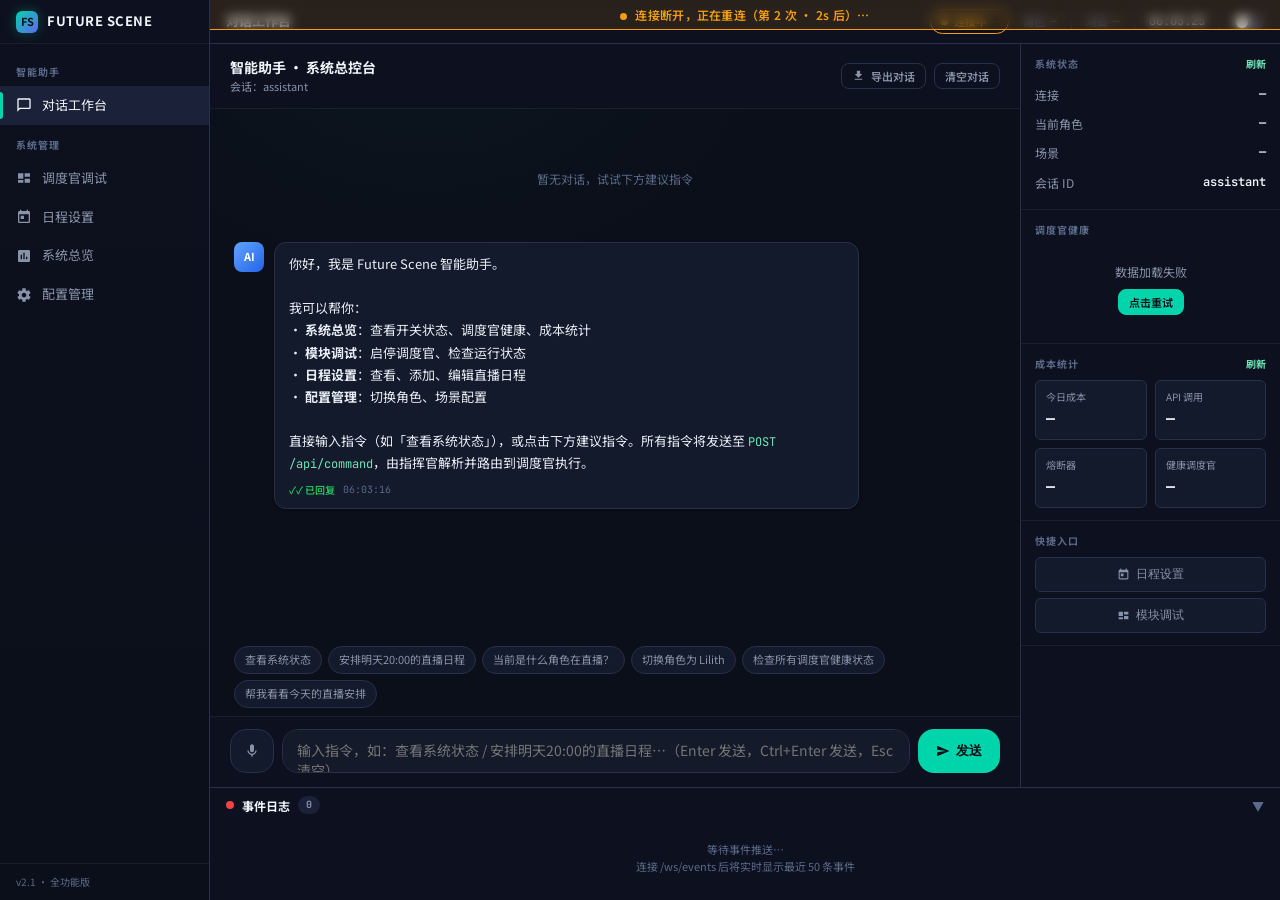
==== frontend/assistant/index.html @ 7afc7dbd "chore: 初始提交（前端重构前基线）" ====
<!DOCTYPE html>
<html lang="zh-CN" data-theme="dark">
<head>
<meta charset="UTF-8">
<meta name="viewport" content="width=device-width, initial-scale=1.0">
<title>Future Scene · 智能助手总控台</title>
<link rel="preconnect" href="https://fonts.googleapis.com">
<link rel="preconnect" href="https://fonts.gstatic.com" crossorigin>
<link href="https://fonts.googleapis.com/css2?family=Noto+Sans+SC:wght@400;500;600;700&family=JetBrains+Mono:wght@400;500;600;700&display=swap" rel="stylesheet">
<style>
/* ============================================
   Future Scene · 设计令牌（复用 dashboard_new）
   ============================================ */
:root,
[data-theme="dark"] {
  --bg: #0b0f19; --bg-elevated: #0d111f; --bg-card: #131a2b; --bg-input: #141a2a;
  --bg-hover: #1a2138; --bg-overlay: rgba(11, 15, 25, 0.92);
  --ink: #e8edf5; --ink-bright: #f0f4fa; --ink-muted: #8892a8; --ink-dim: #5a6a8a;
  --border: #28304a; --border-subtle: #1a1f2e; --border-focus: #6ee7b7;
  --accent: #6ee7b7; --accent-icon: #00d4aa; --accent-hover: #00d4aa;
  --accent2: #f59e0b; --accent3: #6366f1; --accent4: #ec4899;
  --danger: #ef4444; --danger-bg: rgba(239, 68, 68, 0.12);
  --warning: #f59e0b; --warning-bg: rgba(245, 158, 11, 0.12);
  --success: #22c55e; --success-bg: rgba(34, 197, 94, 0.12);
  --info: #3b82f6; --info-bg: rgba(59, 130, 246, 0.12);
  --lumi-color: #60a5fa; --lumi-glow: rgba(96, 165, 250, 0.15);
  --lilith-color: #ef4444; --lilith-glow: rgba(239, 68, 68, 0.15);
  --shadow-sm: 0 1px 3px rgba(0,0,0,0.4); --shadow-md: 0 4px 12px rgba(0,0,0,0.5);
  --shadow-lg: 0 8px 32px rgba(0,0,0,0.6); --shadow-glow-accent: 0 0 20px rgba(0,212,170,0.2);
  --radius-xs: 4px; --radius-sm: 6px; --radius: 8px; --radius-card: 12px; --radius-lg: 16px; --radius-full: 9999px;
  --sidebar-width: 210px; --topbar-height: 44px;
  --transition-fast: 0.15s ease; --transition: 0.25s ease; --transition-slow: 0.4s ease;
  --font-sans: 'Noto Sans SC', 'PingFang SC', 'Microsoft YaHei', system-ui, sans-serif;
  --font-mono: 'JetBrains Mono', 'Cascadia Code', 'Consolas', monospace;
  --z-sidebar: 100; --z-topbar: 101; --z-banner: 102; --z-overlay: 200; --z-toast: 400;
}
[data-theme="light"] {
  --bg: #FAF8F3; --bg-elevated: #F5F1E8; --bg-card: #ffffff; --bg-input: #F5F1E8;
  --bg-hover: #EDE8DC; --bg-overlay: rgba(250, 248, 243, 0.95);
  --ink: #2c3e50; --ink-bright: #1a2735; --ink-muted: #5a6a7e; --ink-dim: #7a8898;
  --border: #d5cebe; --border-subtle: #e8e2d4; --border-focus: #00c9a7;
  --accent: #00c9a7; --accent-icon: #00b894; --accent-hover: #00a886;
  --accent2: #e67e22; --accent3: #5b6ee1; --accent4: #d63384;
  --danger: #e74c3c; --danger-bg: rgba(231,76,60,0.08);
  --warning: #e67e22; --warning-bg: rgba(230,126,34,0.08);
  --success: #27ae60; --success-bg: rgba(39,174,96,0.08);
  --info: #3498db; --info-bg: rgba(52,152,219,0.08);
  --lumi-color: #3498db; --lumi-glow: rgba(52,152,219,0.12);
  --lilith-color: #e74c3c; --lilith-glow: rgba(231,76,60,0.12);
  --shadow-sm: 0 1px 3px rgba(0,0,0,0.08); --shadow-md: 0 4px 12px rgba(0,0,0,0.1);
  --shadow-lg: 0 8px 32px rgba(0,0,0,0.12); --shadow-glow-accent: 0 0 20px rgba(0,201,167,0.15);
}
*, *::before, *::after { margin: 0; padding: 0; box-sizing: border-box; }
html, body { height: 100%; }
body {
  font-family: var(--font-sans); background: var(--bg); color: var(--ink);
  font-size: 14px; line-height: 1.6; overflow: hidden;
  -webkit-font-smoothing: antialiased; -moz-osx-font-smoothing: grayscale;
  transition: background var(--transition), color var(--transition);
}
::-webkit-scrollbar { width: 6px; height: 6px; }
::-webkit-scrollbar-track { background: transparent; }
::-webkit-scrollbar-thumb { background: var(--border); border-radius: 3px; }
::-webkit-scrollbar-thumb:hover { background: var(--ink-dim); }
:focus-visible { outline: 2px solid var(--border-focus); outline-offset: 2px; }
@media (prefers-reduced-motion: reduce) {
  *, *::before, *::after { animation-duration: 0.01ms !important; transition-duration: 0.01ms !important; }
}

/* ============================================ 布局 ============================================ */
.app {
  display: grid;
  grid-template-columns: var(--sidebar-width) 1fr;
  grid-template-rows: var(--topbar-height) 1fr;
  grid-template-areas: "sidebar topbar" "sidebar main";
  height: 100vh;
}
.sidebar {
  grid-area: sidebar; background: var(--bg-elevated); border-right: 1px solid var(--border);
  display: flex; flex-direction: column; z-index: var(--z-sidebar); overflow: hidden;
  background-image: linear-gradient(180deg, var(--bg-elevated) 0%, var(--bg) 100%);
}
[data-theme="light"] .sidebar { background-image: linear-gradient(180deg, var(--bg-elevated) 0%, #EDE8DC 100%); }
.sidebar-brand {
  height: var(--topbar-height); display: flex; align-items: center; gap: 9px;
  padding: 0 16px; border-bottom: 1px solid var(--border-subtle); flex-shrink: 0;
}
.sidebar-brand .logo {
  width: 22px; height: 22px; border-radius: var(--radius-sm);
  background: linear-gradient(135deg, var(--accent-icon), var(--accent3));
  display: flex; align-items: center; justify-content: center; color: var(--bg);
  font-weight: 700; font-size: 11px; box-shadow: 0 0 12px rgba(0,212,170,0.3);
}
.sidebar-brand .name { font-size: 13px; font-weight: 700; color: var(--ink-bright); letter-spacing: 0.5px; }
.sidebar-nav { flex: 1; overflow-y: auto; padding: 8px 0; }
.nav-group-label {
  font-size: 10px; font-weight: 700; text-transform: uppercase; letter-spacing: 1px;
  color: var(--ink-dim); padding: 12px 16px 6px;
}
.nav-item {
  display: flex; align-items: center; gap: 10px; padding: 9px 16px; font-size: 13px;
  color: var(--ink-muted); cursor: pointer; position: relative; user-select: none;
  transition: background var(--transition-fast), color var(--transition-fast);
}
.nav-item:hover:not(.disabled) { background: var(--bg-hover); color: var(--ink); }
.nav-item.active { color: var(--ink-bright); background: var(--bg-hover); }
.nav-item.active::before {
  content: ''; position: absolute; left: 0; top: 6px; bottom: 6px; width: 3px;
  background: var(--accent-icon); border-radius: 0 3px 3px 0;
}
.nav-item.disabled { color: var(--ink-dim); cursor: not-allowed; opacity: 0.55; }
.nav-item .nav-icon { width: 16px; height: 16px; flex-shrink: 0; display: flex; align-items: center; justify-content: center; }
.nav-item .nav-icon svg { width: 16px; height: 16px; }
.nav-item .nav-label { flex: 1; }
.nav-item .nav-badge { font-size: 9px; font-weight: 700; padding: 1px 6px; border-radius: var(--radius-xs); background: var(--danger-bg); color: var(--danger); letter-spacing: 0.5px; }
.nav-item .nav-badge.ok { background: var(--success-bg); color: var(--success); }
.sidebar-footer { padding: 10px 16px; border-top: 1px solid var(--border-subtle); font-size: 10px; color: var(--ink-dim); flex-shrink: 0; }

.topbar {
  grid-area: topbar; background: var(--bg-elevated); border-bottom: 1px solid var(--border);
  display: flex; align-items: center; justify-content: space-between; padding: 0 16px;
  z-index: var(--z-topbar); flex-shrink: 0; position: relative;
}
.topbar-left { display: flex; align-items: center; gap: 12px; }
.topbar-title { font-size: 13px; font-weight: 700; color: var(--ink-bright); }
.topbar-right { display: flex; align-items: center; gap: 14px; }
.status-chip { display: flex; align-items: center; gap: 5px; font-size: 11px; color: var(--ink-muted); }
.status-chip .label { color: var(--ink-dim); }
.status-chip .value { color: var(--ink-bright); font-family: var(--font-mono); font-weight: 600; }
.topbar-divider { width: 1px; height: 16px; background: var(--border); }
.conn-chip { display: flex; align-items: center; gap: 6px; font-size: 11px; padding: 3px 10px; border-radius: var(--radius-full); border: 1px solid var(--border); color: var(--ink-muted); }
.conn-chip .dot { width: 7px; height: 7px; border-radius: 50%; background: var(--ink-dim); }
.conn-chip.online { color: var(--success); border-color: var(--success); }
.conn-chip.online .dot { background: var(--success); box-shadow: 0 0 6px var(--success); animation: pulse 1.6s infinite; }
.conn-chip.offline { color: var(--danger); border-color: var(--danger); }
.conn-chip.offline .dot { background: var(--danger); }
.conn-chip.reconnecting { color: var(--warning); border-color: var(--warning); }
.conn-chip.reconnecting .dot { background: var(--warning); animation: pulse 0.8s infinite; }
@keyframes pulse { 0%,100% { opacity: 1; } 50% { opacity: 0.35; } }
.icon-btn {
  width: 26px; height: 26px; border: 1px solid var(--border); background: transparent;
  border-radius: var(--radius-sm); color: var(--ink-muted); cursor: pointer;
  display: flex; align-items: center; justify-content: center; transition: all var(--transition-fast);
}
.icon-btn:hover { color: var(--ink-bright); border-color: var(--accent-icon); background: var(--bg-hover); }
.icon-btn svg { width: 14px; height: 14px; }
.toggle-switch { display: flex; align-items: center; gap: 6px; font-size: 11px; color: var(--ink-muted); cursor: pointer; user-select: none; }
.toggle-track {
  width: 30px; height: 16px; background: var(--border); border-radius: var(--radius-full);
  position: relative; transition: background var(--transition-fast);
}
.toggle-track::after {
  content: ''; position: absolute; top: 2px; left: 2px; width: 12px; height: 12px;
  background: var(--ink-bright); border-radius: 50%; transition: transform var(--transition-fast);
}
.toggle-switch.on .toggle-track { background: var(--accent-icon); }
.toggle-switch.on .toggle-track::after { transform: translateX(14px); }

/* 重连横幅（非阻塞） */
.reconnect-banner {
  position: absolute; top: 0; left: 0; right: 0; z-index: var(--z-banner);
  background: var(--warning-bg); border-bottom: 1px solid var(--warning);
  color: var(--warning); font-size: 12px; font-weight: 600; text-align: center;
  padding: 5px 12px; display: none; letter-spacing: 0.3px;
  backdrop-filter: blur(6px); -webkit-backdrop-filter: blur(6px);
  animation: bannerIn var(--transition);
}
.reconnect-banner.show { display: block; }
@keyframes bannerIn { from { transform: translateY(-100%); opacity: 0; } to { transform: translateY(0); opacity: 1; } }
.reconnect-banner .rb-dot { display: inline-block; width: 7px; height: 7px; border-radius: 50%; background: var(--warning); margin-right: 8px; animation: pulse 0.8s infinite; vertical-align: middle; }

.main {
  grid-area: main; overflow: hidden; position: relative; background: var(--bg);
  background-image:
    radial-gradient(ellipse 600px 400px at 20% 0%, rgba(0,212,170,0.03), transparent 60%),
    radial-gradient(ellipse 500px 300px at 80% 100%, rgba(99,102,241,0.03), transparent 60%);
}
[data-theme="light"] .main {
  background-image:
    radial-gradient(ellipse 600px 400px at 20% 0%, rgba(0,201,167,0.04), transparent 60%),
    radial-gradient(ellipse 500px 300px at 80% 100%, rgba(91,110,225,0.03), transparent 60%);
}
.page-view { display: none; height: 100%; overflow-y: auto; padding: 20px 24px 40px; }
.page-view.active { display: block; animation: fadeIn var(--transition) ease; }
@keyframes fadeIn { from { opacity: 0; transform: translateY(6px); } to { opacity: 1; transform: translateY(0); } }
.page-header { margin-bottom: 18px; }
.page-header h2 { font-size: 18px; font-weight: 700; color: var(--ink-bright); }
.page-header .sub { font-size: 12px; color: var(--ink-muted); margin-top: 3px; }

/* ============================================ 通用组件 ============================================ */
.card { background: var(--bg-card); border: 1px solid var(--border); border-radius: var(--radius-card); overflow: hidden; transition: border-color var(--transition-fast), box-shadow var(--transition-fast); }
.card:hover { border-color: var(--border-focus); box-shadow: var(--shadow-sm); }
.card-header { padding: 12px 16px; border-bottom: 1px solid var(--border-subtle); display: flex; align-items: center; justify-content: space-between; gap: 8px; }
.card-header .title { font-size: 13px; font-weight: 700; color: var(--ink-bright); }
.card-header .sub { font-size: 11px; color: var(--ink-muted); }
.card-body { padding: 14px 16px; }
.tag { font-size: 10px; padding: 2px 8px; border-radius: var(--radius-xs); font-weight: 600; display: inline-block; }
.tag-live { background: var(--danger-bg); color: var(--danger); }
.tag-config { background: rgba(110,231,183,0.12); color: var(--accent); }
.tag-system { background: rgba(99,102,241,0.12); color: var(--accent3); }
.tag-scene { background: var(--info-bg); color: var(--info); }
.badge { display: inline-block; font-size: 9px; padding: 1px 6px; border-radius: var(--radius-xs); font-weight: 600; }
.badge-green { background: var(--success-bg); color: var(--success); }
.badge-yellow { background: var(--warning-bg); color: var(--warning); }
.badge-red { background: var(--danger-bg); color: var(--danger); }
.badge-blue { background: var(--info-bg); color: var(--info); }
.badge-gray { background: var(--bg-hover); color: var(--ink-dim); }
.status-dot { display: inline-block; width: 8px; height: 8px; border-radius: 50%; flex-shrink: 0; }
.status-dot.green { background: var(--success); box-shadow: 0 0 6px var(--success); }
.status-dot.yellow { background: var(--warning); }
.status-dot.red { background: var(--danger); }
.status-dot.gray { background: var(--ink-dim); }
.status-dot.blue { background: var(--info); }
.btn {
  display: inline-flex; align-items: center; justify-content: center; gap: 6px;
  padding: 7px 14px; font-size: 12px; font-weight: 600; border-radius: var(--radius);
  border: 1px solid transparent; cursor: pointer; transition: all var(--transition-fast);
  font-family: inherit; white-space: nowrap;
}
.btn svg { width: 13px; height: 13px; }
.btn-primary { background: var(--accent-icon); color: var(--bg); border-color: var(--accent-icon); }
.btn-primary:hover { background: var(--accent-hover); border-color: var(--accent-hover); }
.btn-danger { background: var(--danger); color: #fff; border-color: var(--danger); }
.btn-danger:hover { filter: brightness(1.1); }
.btn-ghost { background: transparent; color: var(--ink-muted); border-color: var(--border); }
.btn-ghost:hover { color: var(--ink-bright); border-color: var(--accent-icon); background: var(--bg-hover); }
.btn-sm { padding: 4px 10px; font-size: 11px; }
.btn:disabled { opacity: 0.4; cursor: not-allowed; }
table { width: 100%; border-collapse: collapse; font-size: 13px; }
th { text-align: left; padding: 8px 12px; color: var(--ink-muted); font-size: 11px; font-weight: 600; text-transform: uppercase; letter-spacing: 0.5px; border-bottom: 1px solid var(--border); white-space: nowrap; }
td { padding: 8px 12px; border-bottom: 1px solid var(--border-subtle); vertical-align: top; }
tr:last-child td { border-bottom: none; }
.mono { font-family: var(--font-mono); font-size: 12px; color: var(--accent); }
.input, .select, textarea.input {
  width: 100%; background: var(--bg-input); border: 1px solid var(--border); border-radius: var(--radius);
  padding: 7px 10px; font-size: 13px; color: var(--ink-bright); font-family: inherit; transition: border var(--transition-fast);
}
.input:focus, .select:focus, textarea.input:focus { border-color: var(--border-focus); outline: none; }
.field-label { font-size: 11px; color: var(--ink-muted); margin-bottom: 5px; display: block; font-weight: 600; }
.flex { display: flex; } .between { justify-content: space-between; } .center { align-items: center; }
.gap-8 { gap: 8px; } .gap-12 { gap: 12px; }
.mt-8 { margin-top: 8px; } .mt-12 { margin-top: 12px; } .mt-16 { margin-top: 16px; }
.mb-8 { margin-bottom: 8px; } .mb-12 { margin-bottom: 12px; } .mb-16 { margin-bottom: 16px; }
.text-muted { color: var(--ink-muted); } .text-dim { color: var(--ink-dim); }
.text-sm { font-size: 12px; } .text-xs { font-size: 11px; }
.grid-2 { display: grid; grid-template-columns: 1fr 1fr; gap: 12px; }
.grid-3 { display: grid; grid-template-columns: 1fr 1fr 1fr; gap: 12px; }

/* ============================================ 对话工作台 ============================================ */
#view-chat { padding: 0; }
#view-chat.active { display: flex; flex-direction: column; }
.chat-wrap { display: grid; grid-template-columns: 1fr 300px; width: 100%; flex: 1; min-height: 0; }
.chat-main { display: flex; flex-direction: column; min-width: 0; }
.chat-head {
  padding: 12px 20px; border-bottom: 1px solid var(--border-subtle);
  display: flex; align-items: center; justify-content: space-between; gap: 12px; flex-shrink: 0;
  background: var(--bg-elevated);
}
.chat-head .ch-title { font-size: 14px; font-weight: 700; color: var(--ink-bright); }
.chat-head .ch-sub { font-size: 11px; color: var(--ink-muted); }
.chat-msgs { flex: 1; overflow-y: auto; padding: 20px 24px; display: flex; flex-direction: column; gap: 14px; scroll-behavior: smooth; }
.msg { display: flex; gap: 10px; max-width: 82%; animation: fadeIn var(--transition); }
.msg .avatar {
  width: 30px; height: 30px; border-radius: var(--radius); flex-shrink: 0;
  display: flex; align-items: center; justify-content: center; font-size: 11px; font-weight: 700; color: #fff;
}
.msg.user { align-self: flex-end; flex-direction: row-reverse; }
.msg.user .avatar { background: linear-gradient(135deg, var(--accent-icon), var(--accent3)); }
.msg.assistant .avatar { background: linear-gradient(135deg, var(--lumi-color), #2563eb); }
.msg.system .avatar { background: var(--bg-hover); color: var(--ink-muted); border: 1px solid var(--border); }
.msg .bubble {
  background: var(--bg-card); border: 1px solid var(--border); border-radius: var(--radius-card);
  padding: 10px 14px; font-size: 13px; line-height: 1.7; color: var(--ink);
  box-shadow: var(--shadow-sm); min-width: 0; white-space: pre-wrap; word-break: break-word;
}
.msg.user .bubble { background: linear-gradient(135deg, rgba(0,212,170,0.14), rgba(0,212,170,0.06)); border-color: rgba(0,212,170,0.35); }
.msg .mb-meta { display: flex; align-items: center; gap: 8px; margin-top: 6px; flex-wrap: wrap; }
.msg .mb-time { font-size: 10px; color: var(--ink-dim); font-family: var(--font-mono); }
.msg .mb-status { font-size: 10px; font-weight: 600; display: inline-flex; align-items: center; gap: 3px; }
.msg .mb-status.st-sending { color: var(--ink-muted); }
.msg .mb-status.st-delivered { color: var(--info); }
.msg .mb-status.st-replied { color: var(--success); }
.msg .mb-status.st-failed { color: var(--danger); }
.msg .bubble pre { background: var(--bg-input); border: 1px solid var(--border-subtle); border-radius: var(--radius-sm); padding: 8px 10px; font-family: var(--font-mono); font-size: 12px; overflow-x: auto; margin-top: 6px; white-space: pre-wrap; word-break: break-all; }
.msg .bubble .mb-ok { color: var(--success); font-weight: 600; }
.msg .bubble .mb-err { color: var(--danger); font-weight: 600; }
/* 错误分类 */
.err-box {
  border-radius: var(--radius-sm); padding: 8px 10px; margin-top: 8px; font-size: 12px;
  display: flex; align-items: flex-start; gap: 8px; flex-direction: column;
}
.err-box .err-title { font-weight: 700; display: flex; align-items: center; gap: 6px; }
.err-box .err-tip { font-size: 11px; color: var(--ink-muted); }
.err-box.err-network { background: var(--danger-bg); border: 1px solid rgba(239,68,68,0.35); }
.err-box.err-network .err-title { color: var(--danger); }
.err-box.err-backend { background: var(--warning-bg); border: 1px solid rgba(245,158,11,0.35); }
.err-box.err-backend .err-title { color: var(--warning); }
.err-box.err-param { background: rgba(245,158,11,0.06); border: 1px solid rgba(245,158,11,0.3); }
.err-box.err-param .err-title { color: var(--accent2); }
.typing-dots { display: inline-flex; gap: 5px; padding: 4px 2px; }
.typing-dots span { width: 6px; height: 6px; border-radius: 50%; background: var(--accent-icon); animation: opsBlink 1.2s infinite ease-in-out; }
.typing-dots span:nth-child(2) { animation-delay: 0.15s; }
.typing-dots span:nth-child(3) { animation-delay: 0.3s; }
@keyframes opsBlink { 0%,80%,100% { opacity: 0.25; transform: translateY(0); } 40% { opacity: 1; transform: translateY(-2px); } }
.chat-suggests { display: flex; gap: 6px; flex-wrap: wrap; padding: 0 24px 8px; flex-shrink: 0; }
.suggest-chip {
  font-size: 11px; padding: 4px 10px; border-radius: var(--radius-full);
  border: 1px solid var(--border); background: var(--bg-card); color: var(--ink-muted);
  cursor: pointer; transition: all var(--transition-fast);
}
.suggest-chip:hover { color: var(--ink-bright); border-color: var(--accent-icon); background: var(--bg-hover); }
.chat-input-bar {
  display: flex; gap: 8px; padding: 12px 20px 14px; flex-shrink: 0;
  border-top: 1px solid var(--border-subtle); background: var(--bg-elevated);
  align-items: flex-end;
}
.chat-input-bar textarea {
  flex: 1; resize: none; border: 1px solid var(--border); border-radius: var(--radius-lg);
  padding: 10px 14px; font-family: inherit; font-size: 14px; outline: none;
  background: var(--bg-input); color: var(--ink-bright); min-height: 44px; max-height: 120px;
  transition: border-color var(--transition-fast), box-shadow var(--transition-fast);
}
.chat-input-bar textarea:focus { border-color: var(--border-focus); box-shadow: 0 0 0 3px rgba(110,231,183,0.12); }
.chat-input-bar .send-btn {
  height: 44px; padding: 0 18px; border-radius: var(--radius-lg); background: var(--accent-icon);
  color: var(--bg); border: none; font-size: 13px; font-weight: 700; cursor: pointer;
  display: flex; align-items: center; gap: 6px; transition: all var(--transition-fast);
}
.chat-input-bar .send-btn:hover:not(:disabled) { background: var(--accent-hover); transform: translateY(-1px); box-shadow: var(--shadow-glow-accent); }
.chat-input-bar .send-btn:disabled { opacity: 0.45; cursor: not-allowed; }
.mic-btn {
  height: 44px; width: 44px; border-radius: var(--radius-lg); border: 1px solid var(--border);
  background: var(--bg-card); color: var(--ink-muted); cursor: pointer; flex-shrink: 0;
  display: flex; align-items: center; justify-content: center; transition: all var(--transition-fast);
}
.mic-btn:hover { color: var(--ink-bright); border-color: var(--accent-icon); }
.mic-btn.listening { color: #fff; background: var(--danger); border-color: var(--danger); animation: micPulse 1.4s infinite; }
@keyframes micPulse { 0%,100% { box-shadow: 0 0 0 0 var(--live-pulse, rgba(239,68,68,0.4)); } 50% { box-shadow: 0 0 0 6px transparent; } }
.mic-btn svg { width: 16px; height: 16px; }

/* ============================================ 状态面板（右侧） ============================================ */
.status-panel {
  border-left: 1px solid var(--border); background: var(--bg-elevated);
  display: flex; flex-direction: column; min-width: 0; overflow-y: auto;
}
.sp-section { padding: 12px 14px; border-bottom: 1px solid var(--border-subtle); }
.sp-section .sp-label { font-size: 10px; font-weight: 700; text-transform: uppercase; letter-spacing: 1px; color: var(--ink-dim); margin-bottom: 8px; display: flex; align-items: center; justify-content: space-between; }
.sp-section .sp-label .sp-action { text-transform: none; letter-spacing: 0; font-size: 10px; color: var(--accent); cursor: pointer; }
.sp-session-row { display: flex; align-items: center; justify-content: space-between; font-size: 12px; padding: 5px 0; }
.sp-session-row .k { color: var(--ink-muted); }
.sp-session-row .v { color: var(--ink-bright); font-family: var(--font-mono); font-weight: 600; }
.orch-item { border: 1px solid var(--border-subtle); background: var(--bg-card); border-radius: var(--radius-sm); margin-bottom: 6px; overflow: hidden; }
.orch-item .oi-head { display: flex; align-items: center; gap: 8px; padding: 8px 10px; cursor: pointer; font-size: 12px; transition: background var(--transition-fast); }
.orch-item .oi-head:hover { background: var(--bg-hover); }
.orch-item .oi-name { color: var(--ink-bright); font-weight: 600; flex: 1; }
.orch-item .oi-health { display: flex; align-items: center; gap: 5px; font-size: 11px; }
.orch-item .oi-arrow { color: var(--ink-dim); font-size: 10px; transition: transform var(--transition); }
.orch-item.expanded .oi-arrow { transform: rotate(180deg); }
.orch-item .oi-detail { display: none; padding: 8px 10px; border-top: 1px solid var(--border-subtle); font-size: 11px; background: var(--bg-input); }
.orch-item.expanded .oi-detail { display: block; }
.orch-item .oi-detail .od-row { display: flex; justify-content: space-between; padding: 3px 0; color: var(--ink-muted); }
.orch-item .oi-detail .od-row .od-val { color: var(--ink-bright); font-family: var(--font-mono); }
.sp-cost { display: grid; grid-template-columns: 1fr 1fr; gap: 8px; }
.cost-item { background: var(--bg-card); border: 1px solid var(--border); border-radius: var(--radius-sm); padding: 8px 10px; }
.cost-item .ci-label { font-size: 10px; color: var(--ink-muted); }
.cost-item .ci-value { font-size: 15px; font-weight: 700; font-family: var(--font-mono); color: var(--ink-bright); margin-top: 2px; }
.cost-item .ci-value.warn { color: var(--warning); }
.cost-item .ci-value.bad { color: var(--danger); }
.sp-entry-btn { width: 100%; padding: 8px; background: var(--bg-card); border: 1px solid var(--border); border-radius: var(--radius-sm); color: var(--ink-muted); font-size: 12px; cursor: pointer; transition: all var(--transition-fast); display: flex; align-items: center; justify-content: center; gap: 6px; }
.sp-entry-btn:hover { color: var(--ink-bright); border-color: var(--accent-icon); background: var(--bg-hover); }
.retry-box { text-align: center; padding: 16px 10px; }
.retry-box .rb-tip { font-size: 12px; color: var(--ink-muted); margin-bottom: 8px; }

/* ============================================ 事件日志（底部可折叠） ============================================ */
.event-log { flex-shrink: 0; border-top: 1px solid var(--border); background: var(--bg-elevated); }
.event-log .el-head {
  display: flex; align-items: center; justify-content: space-between; padding: 8px 16px; cursor: pointer; user-select: none;
}
.event-log .el-title { font-size: 12px; font-weight: 700; color: var(--ink-bright); display: flex; align-items: center; gap: 8px; }
.event-log .el-count { font-size: 10px; background: var(--bg-hover); color: var(--ink-muted); padding: 1px 8px; border-radius: var(--radius-full); font-family: var(--font-mono); }
.event-log .el-arrow { color: var(--ink-dim); font-size: 12px; transition: transform var(--transition); }
.event-log.collapsed .el-arrow { transform: rotate(-90deg); }
.event-log .el-body { max-height: 200px; overflow-y: auto; padding: 4px 12px 10px; display: flex; flex-direction: column; gap: 4px; }
.event-log.collapsed .el-body { display: none; }
.event-item {
  padding: 6px 10px; background: var(--bg-card); border: 1px solid var(--border-subtle);
  border-radius: var(--radius-sm); font-size: 11px; line-height: 1.5; animation: fadeIn var(--transition-fast);
}
.event-item .ei-head { display: flex; align-items: center; justify-content: space-between; gap: 8px; }
.event-item .ei-type { font-weight: 700; font-family: var(--font-mono); font-size: 10px; }
.event-item .ei-time { color: var(--ink-dim); font-size: 10px; font-family: var(--font-mono); flex-shrink: 0; }
.event-item .ei-body { color: var(--ink-muted); word-break: break-all; }
.event-item.ev-ok { border-left: 2px solid var(--success); }
.event-item.ev-warn { border-left: 2px solid var(--warning); }
.event-item.ev-err { border-left: 2px solid var(--danger); }
.event-item.ev-info { border-left: 2px solid var(--info); }
.event-empty { text-align: center; padding: 14px; color: var(--ink-dim); font-size: 11px; }

/* ============================================ 调度官调试 ============================================ */
.orch-grid { display: grid; grid-template-columns: repeat(auto-fill, minmax(280px, 1fr)); gap: 12px; }
.orch-card {
  background: var(--bg-card); border: 1px solid var(--border); border-radius: var(--radius-card);
  padding: 14px 16px; position: relative; overflow: hidden; transition: all var(--transition);
}
.orch-card::before { content: ''; position: absolute; top: 0; left: 0; right: 0; height: 2px; background: linear-gradient(90deg, var(--accent3), var(--accent-icon)); opacity: 0.5; transition: opacity var(--transition); }
.orch-card:hover { border-color: var(--accent-icon); transform: translateY(-2px); box-shadow: var(--shadow-md); }
.orch-card.off { opacity: 0.75; }
.orch-card.off::before { background: var(--ink-dim); opacity: 0.4; }
.orch-card .oc-head { display: flex; align-items: center; gap: 10px; margin-bottom: 10px; }
.orch-card .oc-icon {
  width: 32px; height: 32px; border-radius: var(--radius); background: var(--bg-hover);
  display: flex; align-items: center; justify-content: center; font-size: 11px; font-weight: 700;
  color: var(--accent-icon); flex-shrink: 0;
}
.orch-card .oc-name { font-size: 13px; font-weight: 700; color: var(--ink-bright); flex: 1; }
.orch-card .oc-status { font-size: 11px; display: flex; align-items: center; gap: 6px; }
.orch-card .oc-meta { display: flex; justify-content: space-between; align-items: center; font-size: 11px; color: var(--ink-muted); }
.orch-card .oc-actions { display: flex; gap: 8px; margin-top: 10px; padding-top: 10px; border-top: 1px dashed var(--border-subtle); }
.section-label { font-size: 11px; font-weight: 700; text-transform: uppercase; letter-spacing: 1px; color: var(--ink-dim); margin: 18px 0 10px; }

/* ============================================ 日程 ============================================ */
.timeline { display: flex; flex-direction: column; gap: 8px; }
.timeline-item {
  display: grid; grid-template-columns: 90px 1fr auto; gap: 14px; align-items: center;
  padding: 12px 16px; background: var(--bg-card); border: 1px solid var(--border); border-radius: var(--radius);
  transition: all var(--transition); position: relative; overflow: hidden;
}
.timeline-item::before { content: ''; position: absolute; left: 0; top: 0; bottom: 0; width: 3px; background: transparent; transition: background var(--transition); }
.timeline-item:hover { border-color: var(--accent-icon); transform: translateX(2px); }
.timeline-item:hover::before { background: var(--accent-icon); }
.timeline-item.current { border-color: var(--danger); background: linear-gradient(90deg, var(--danger-bg), var(--bg-card)); }
.timeline-item.current::before { background: var(--danger); }
.timeline-item .tl-time { font-family: var(--font-mono); font-size: 14px; font-weight: 700; color: var(--ink-bright); }
.timeline-item .tl-time .dur { font-size: 10px; color: var(--ink-dim); font-weight: 400; display: block; }
.timeline-item .tl-body .tl-title { font-size: 13px; font-weight: 600; color: var(--ink-bright); margin-bottom: 4px; }
.timeline-item .tl-body .tl-meta { display: flex; gap: 8px; align-items: center; flex-wrap: wrap; }
.timeline-item .tl-roles { display: flex; gap: 4px; }

/* ============================================ 系统总览 ============================================ */
.stat-cards { display: grid; grid-template-columns: repeat(4, 1fr); gap: 12px; margin-bottom: 16px; }
.stat-card { background: var(--bg-card); border: 1px solid var(--border); border-radius: var(--radius-card); padding: 16px 18px; position: relative; overflow: hidden; }
.stat-card .sc-label { font-size: 11px; color: var(--ink-muted); text-transform: uppercase; letter-spacing: 0.8px; }
.stat-card .sc-value { font-size: 26px; font-weight: 700; color: var(--ink-bright); font-family: var(--font-mono); margin-top: 6px; }
.stat-card .sc-sub { font-size: 11px; color: var(--ink-dim); margin-top: 2px; }
.stat-card .sc-glow { position: absolute; top: -30px; right: -30px; width: 100px; height: 100px; border-radius: 50%; background: radial-gradient(circle, var(--lumi-glow), transparent 70%); pointer-events: none; }
.switch-row {
  display: flex; align-items: center; justify-content: space-between; gap: 8px;
  background: var(--bg-input); border: 1px solid var(--border-subtle); border-radius: var(--radius);
  padding: 9px 13px; font-size: 12px; margin-bottom: 8px;
}
.switch-row .sw-label { color: var(--ink-muted); display: flex; align-items: center; gap: 8px; }
.switch-row .sw-val { font-family: var(--font-mono); font-size: 11.5px; font-weight: 600; color: var(--ink-bright); }
.switch-row .sw-val.on { color: var(--success); }
.switch-row .sw-val.off { color: var(--danger); }

/* ============================================ 配置管理 ============================================ */
.role-grid { display: grid; grid-template-columns: 1fr 1fr; gap: 14px; }
.role-card { background: var(--bg-card); border: 1px solid var(--border); border-radius: var(--radius-card); overflow: hidden; }
.role-card .rc-head { display: flex; align-items: center; gap: 12px; padding: 14px 16px; }
.role-card .rc-avatar { width: 44px; height: 44px; border-radius: var(--radius); display: flex; align-items: center; justify-content: center; font-size: 16px; font-weight: 700; color: #fff; flex-shrink: 0; }
.role-card .rc-avatar.lumi { background: linear-gradient(135deg, var(--lumi-color), #3b82f6); }
.role-card .rc-avatar.lilith { background: linear-gradient(135deg, var(--lilith-color), #b91c1c); }
.role-card .rc-info { flex: 1; }
.role-card .rc-name { font-size: 14px; font-weight: 700; color: var(--ink-bright); }
.role-card .rc-tag { font-size: 11px; color: var(--ink-muted); }
.role-card .rc-body { padding: 0 16px 14px; border-top: 1px solid var(--border-subtle); }
.scene-grid { display: grid; grid-template-columns: repeat(3, 1fr); gap: 12px; }
.scene-card { background: var(--bg-card); border: 1px solid var(--border); border-radius: var(--radius-card); padding: 16px; cursor: pointer; transition: all var(--transition); position: relative; overflow: hidden; }
.scene-card::before { content: ''; position: absolute; top: 0; left: 0; right: 0; height: 2px; background: linear-gradient(90deg, var(--accent3), var(--accent-icon)); opacity: 0; transition: opacity var(--transition); }
.scene-card:hover { border-color: var(--accent-icon); transform: translateY(-3px); box-shadow: var(--shadow-md); }
.scene-card:hover::before { opacity: 1; }
.scene-card.selected { border-color: var(--accent-icon); box-shadow: var(--shadow-glow-accent); }
.scene-card.selected::before { opacity: 1; }
.scene-card .sc-name { font-family: var(--font-mono); font-size: 13px; font-weight: 700; color: var(--accent); margin-bottom: 4px; }
.scene-card .sc-desc { font-size: 12px; color: var(--ink-muted); }

/* ============================================ 模态框 / Toast ============================================ */
.modal-overlay { position: fixed; inset: 0; background: var(--bg-overlay); backdrop-filter: blur(6px); display: none; align-items: center; justify-content: center; z-index: var(--z-overlay); }
.modal-overlay.show { display: flex; animation: fadeIn var(--transition); }
.modal { width: 500px; max-width: 92vw; max-height: 88vh; background: var(--bg-card); border: 1px solid var(--border); border-radius: var(--radius-lg); box-shadow: var(--shadow-lg); display: flex; flex-direction: column; overflow: hidden; }
.modal-head { padding: 16px 22px; border-bottom: 1px solid var(--border-subtle); display: flex; align-items: center; justify-content: space-between; }
.modal-head .m-title { font-size: 15px; font-weight: 700; color: var(--ink-bright); }
.modal-close { width: 24px; height: 24px; border: none; background: transparent; color: var(--ink-muted); cursor: pointer; font-size: 18px; display: flex; align-items: center; justify-content: center; border-radius: var(--radius-xs); }
.modal-close:hover { background: var(--bg-hover); color: var(--ink-bright); }
.modal-body { flex: 1; overflow-y: auto; padding: 18px 22px; display: flex; flex-direction: column; gap: 12px; }
.modal-foot { padding: 12px 22px; border-top: 1px solid var(--border-subtle); display: flex; justify-content: flex-end; gap: 8px; align-items: center; }
.toast-container { position: fixed; bottom: 20px; right: 20px; z-index: var(--z-toast); display: flex; flex-direction: column; gap: 8px; pointer-events: none; }
.toast { background: var(--bg-card); border: 1px solid var(--border); border-left: 3px solid var(--accent-icon); border-radius: var(--radius); padding: 10px 16px; font-size: 12px; color: var(--ink-bright); box-shadow: var(--shadow-md); min-width: 220px; max-width: 340px; animation: toastIn var(--transition); pointer-events: auto; }
.toast.info { border-left-color: var(--info); }
.toast.error { border-left-color: var(--danger); }
.toast.warning { border-left-color: var(--warning); }
.toast.success { border-left-color: var(--success); }
@keyframes toastIn { from { opacity: 0; transform: translateX(20px); } to { opacity: 1; transform: translateX(0); } }
.toast.out { animation: toastOut var(--transition) forwards; }
@keyframes toastOut { to { opacity: 0; transform: translateX(20px); } }
.sync-toast { position: fixed; bottom: 20px; left: 50%; transform: translateX(-50%); z-index: var(--z-toast); background: var(--success-bg); border: 1px solid var(--success); color: var(--success); font-size: 12px; font-weight: 600; padding: 8px 18px; border-radius: var(--radius-full); display: none; animation: fadeIn var(--transition); }

/* ============================================ 响应式 ============================================ */
@media (max-width: 1280px) {
  .chat-wrap { grid-template-columns: 1fr 260px; }
  .stat-cards { grid-template-columns: repeat(2, 1fr); }
}
@media (max-width: 1024px) {
  :root, [data-theme] { --sidebar-width: 56px; }
  .sidebar-brand .name { display: none; }
  .nav-item .nav-label { display: none; }
  .nav-group-label { display: none; }
  .sidebar-footer { display: none; }
  .scene-grid { grid-template-columns: 1fr 1fr; }
}
@media (max-width: 768px) {
  .app { grid-template-areas: "topbar" "main"; grid-template-columns: 1fr; }
  .sidebar {
    position: fixed; left: 0; top: 0; bottom: 0; width: 210px; z-index: var(--z-sidebar);
    transform: translateX(-100%); transition: transform var(--transition);
  }
  .sidebar.mobile-open { transform: translateX(0); }
  .sidebar .name, .sidebar .nav-label, .sidebar .nav-group-label, .sidebar .sidebar-footer { display: block; }
  .chat-wrap { grid-template-columns: 1fr; grid-template-rows: auto 1fr; }
  .status-panel { border-left: none; border-bottom: 1px solid var(--border); order: -1; max-height: 40vh; }
  .stat-cards { grid-template-columns: 1fr; }
  .scene-grid { grid-template-columns: 1fr; }
  .role-grid { grid-template-columns: 1fr; }
  .topbar-right .status-chip:not(:last-child) { display: none; }
  .msg { max-width: 92%; }
}
</style>
</head>
<body>

<div class="app">
  <!-- ============ 侧边栏 ============ -->
  <aside class="sidebar">
    <div class="sidebar-brand">
      <div class="logo">FS</div>
      <div class="name">FUTURE SCENE</div>
    </div>
    <nav class="sidebar-nav" id="sidebarNav">
      <div class="nav-group-label">智能助手</div>
      <div class="nav-item active" data-page="chat"><span class="nav-icon" data-svg="chat"></span><span class="nav-label">对话工作台</span><span class="nav-badge ok" id="navWSEvents" style="display:none">WS</span></div>
      <div class="nav-group-label">系统管理</div>
      <div class="nav-item" data-page="modules"><span class="nav-icon" data-svg="modules"></span><span class="nav-label">调度官调试</span></div>
      <div class="nav-item" data-page="schedule"><span class="nav-icon" data-svg="calendar"></span><span class="nav-label">日程设置</span></div>
      <div class="nav-item" data-page="overview"><span class="nav-icon" data-svg="overview"></span><span class="nav-label">系统总览</span></div>
      <div class="nav-item" data-page="config"><span class="nav-icon" data-svg="settings"></span><span class="nav-label">配置管理</span></div>
    </nav>
    <div class="sidebar-footer">v2.1 · 全功能版</div>
  </aside>

  <!-- ============ 顶栏 ============ -->
  <header class="topbar">
    <div class="topbar-left">
      <button class="icon-btn" id="btnMenu" style="display:none" title="菜单"><svg viewBox="0 0 24 24" fill="currentColor"><path d="M3 18h18v-2H3v2zm0-5h18v-2H3v2zm0-7v2h18V6H3z"/></svg></button>
      <div class="topbar-title" id="topbarTitle">对话工作台</div>
    </div>
    <div class="topbar-right">
      <div class="conn-chip" id="connChip"><span class="dot"></span><span id="connText">未连接</span></div>
      <div class="status-chip"><span class="label">角色</span><span class="value" id="topbarRole">—</span></div>
      <div class="topbar-divider"></div>
      <div class="status-chip"><span class="label">场景</span><span class="value" id="topbarScene">—</span></div>
      <div class="topbar-divider"></div>
      <div class="status-chip"><span class="value mono" id="topbarClock">--:--:--</span></div>
      <div class="topbar-divider"></div>
      <div class="toggle-switch" id="themeToggle" title="切换日/夜主题"><span class="toggle-track"></span></div>
    </div>
    <div class="reconnect-banner" id="reconnectBanner"><span class="rb-dot"></span><span id="reconnectText">连接断开，正在重连…</span></div>
  </header>

  <!-- ============ 主内容区 ============ -->
  <main class="main" id="mainContent">

    <!-- 对话工作台 -->
    <section class="page-view active" id="view-chat">
      <div class="chat-wrap">
        <div class="chat-main">
          <div class="chat-head">
            <div>
              <div class="ch-title">智能助手 · 系统总控台</div>
              <div class="ch-sub" id="chatSessionLabel">会话：assistant</div>
            </div>
            <div class="flex center gap-8">
              <button class="btn btn-ghost btn-sm" onclick="exportChat()"><svg viewBox="0 0 24 24" fill="currentColor" width="13" height="13"><path d="M19 9h-4V3H9v6H5l7 7 7-7zM5 18v2h14v-2H5z"/></svg>导出对话</button>
              <button class="btn btn-ghost btn-sm" onclick="clearChat()">清空对话</button>
            </div>
          </div>
          <div class="chat-msgs" id="chatMsgs"></div>
          <div class="chat-suggests" id="chatSuggests">
            <span class="suggest-chip" onclick="useSuggest(this)">查看系统状态</span>
            <span class="suggest-chip" onclick="useSuggest(this)">安排明天20:00的直播日程</span>
            <span class="suggest-chip" onclick="useSuggest(this)">当前是什么角色在直播？</span>
            <span class="suggest-chip" onclick="useSuggest(this)">切换角色为 Lilith</span>
            <span class="suggest-chip" onclick="useSuggest(this)">检查所有调度官健康状态</span>
            <span class="suggest-chip" onclick="useSuggest(this)">帮我看看今天的直播安排</span>
          </div>
          <div class="chat-input-bar">
            <button class="mic-btn" id="micBtn" title="语音输入" style="display:none" onclick="toggleMic()"><svg viewBox="0 0 24 24" fill="currentColor"><path d="M12 14c1.66 0 3-1.34 3-3V5c0-1.66-1.34-3-3-3S9 3.34 9 5v6c0 1.66 1.34 3 3 3zm5.91-3c-.49 0-.9.36-.98.85C16.52 14.2 14.47 16 12 16s-4.52-1.8-4.93-4.15c-.08-.49-.49-.85-.98-.85-.61 0-1.09.54-1 1.14.49 3 2.89 5.35 5.91 5.78V20c0 .55.45 1 1 1s1-.45 1-1v-2.08c3.02-.43 5.42-2.78 5.91-5.78.1-.6-.39-1.14-1-1.14z"/></svg></button>
            <textarea id="chatInput" rows="1" placeholder="输入指令，如：查看系统状态 / 安排明天20:00的直播日程…（Enter 发送，Ctrl+Enter 发送，Esc 清空）"></textarea>
            <button class="send-btn" id="chatSendBtn" onclick="sendCommand()"><svg viewBox="0 0 24 24" fill="currentColor" width="14" height="14"><path d="M2.01 21L23 12 2.01 3 2 10l15 2-15 2z"/></svg>发送</button>
          </div>
        </div>

        <!-- 状态面板（右侧 · 桌面） -->
        <div class="status-panel" id="statusPanel">
          <div class="sp-section">
            <div class="sp-label">系统状态 <span class="sp-action" onclick="refreshState(true)">刷新</span></div>
            <div id="spSession">
              <div class="sp-session-row"><span class="k">连接</span><span class="v" id="spConn">—</span></div>
              <div class="sp-session-row"><span class="k">当前角色</span><span class="v" id="spRole">—</span></div>
              <div class="sp-session-row"><span class="k">场景</span><span class="v" id="spScene">—</span></div>
              <div class="sp-session-row"><span class="k">会话 ID</span><span class="v" id="spSid">assistant</span></div>
            </div>
          </div>
          <div class="sp-section">
            <div class="sp-label">调度官健康</div>
            <div id="spOrchList"><div class="text-muted text-xs">加载中…</div></div>
          </div>
          <div class="sp-section">
            <div class="sp-label">成本统计 <span class="sp-action" onclick="refreshMetrics()">刷新</span></div>
            <div class="sp-cost" id="spCost">
              <div class="cost-item"><div class="ci-label">今日成本</div><div class="ci-value" id="costToday">—</div></div>
              <div class="cost-item"><div class="ci-label">API 调用</div><div class="ci-value" id="costCalls">—</div></div>
              <div class="cost-item"><div class="ci-label">熔断器</div><div class="ci-value" id="costBreaker">—</div></div>
              <div class="cost-item"><div class="ci-label">健康调度官</div><div class="ci-value" id="costHealthy">—</div></div>
            </div>
          </div>
          <div class="sp-section">
            <div class="sp-label">快捷入口</div>
            <button class="sp-entry-btn" onclick="navTo('schedule')"><svg viewBox="0 0 24 24" fill="currentColor" width="13" height="13"><path d="M19 3h-1V1h-2v2H8V1H6v2H5c-1.11 0-1.99.9-1.99 2L3 19c0 1.1.89 2 2 2h14c1.1 0 2-.9 2-2V5c0-1.1-.9-2-2-2zm0 16H5V8h14v11zM7 10h5v5H7z"/></svg>日程设置</button>
            <button class="sp-entry-btn" style="margin-top:6px" onclick="navTo('modules')"><svg viewBox="0 0 24 24" fill="currentColor" width="13" height="13"><path d="M3 5h8v8H3zm10 0h8v5h-8zM3 15h8v4H3zm10-2h8v6h-8z"/></svg>模块调试</button>
          </div>
        </div>
      </div>

      <!-- 事件日志（底部可折叠） -->
      <div class="event-log" id="eventLog">
        <div class="el-head" onclick="toggleEventLog()">
          <div class="el-title"><span class="status-dot blue" id="wsDot"></span>事件日志 <span class="el-count" id="eventCount">0</span></div>
          <div class="flex center gap-8">
            <span class="el-arrow" id="eventLogArrow">&#9660;</span>
          </div>
        </div>
        <div class="el-body" id="eventList">
          <div class="event-empty">等待事件推送…<br>连接 /ws/events 后将实时显示最近 50 条事件</div>
        </div>
      </div>
    </section>

    <!-- 调度官调试 -->
    <section class="page-view" id="view-modules">
      <div class="page-header">
        <h2>调度官调试</h2>
        <div class="sub">查看各调度官运行状态与健康情况，可启停模块（POST /api/switch/{name}）</div>
      </div>
      <div class="flex between center mb-12">
        <div class="text-muted text-sm" id="orchSummary">加载中…</div>
        <button class="btn btn-ghost btn-sm" onclick="loadModules(true)"><svg viewBox="0 0 24 24" fill="currentColor" width="13" height="13"><path d="M17.65 6.35A7.96 7.96 0 0 0 12 4a8 8 0 1 0 7.73 10h-2.08A6 6 0 1 1 12 6c1.66 0 3.14.69 4.22 1.78L13 11h7V4l-2.35 2.35z"/></svg>刷新</button>
      </div>
      <div class="orch-grid" id="orchGrid"><div class="text-muted text-sm">加载中…</div></div>
    </section>

    <!-- 日程设置 -->
    <section class="page-view" id="view-schedule">
      <div class="page-header">
        <h2>日程设置</h2>
        <div class="sub">直播日程管理 · 新增/编辑将生成自然语言指令发送给指挥官</div>
      </div>
      <div class="flex between center mb-12">
        <div class="text-muted text-sm" id="scheduleCount">共 0 项排期</div>
        <button class="btn btn-primary btn-sm" onclick="showScheduleModal()"><svg viewBox="0 0 24 24" fill="currentColor" width="13" height="13"><path d="M19 13h-6v6h-2v-6H5v-2h6V5h2v6h6v2z"/></svg>添加排期</button>
      </div>
      <div class="timeline" id="scheduleList"></div>
    </section>

    <!-- 系统总览 -->
    <section class="page-view" id="view-overview">
      <div class="page-header">
        <h2>系统总览</h2>
        <div class="sub">开关状态 · 调度官健康 · 成本统计（GET /api/state + /api/metrics）</div>
      </div>
      <div class="stat-cards" id="statCards">
        <div class="stat-card"><div class="sc-glow"></div><div class="sc-label">调度官</div><div class="sc-value" id="statOrch">—</div><div class="sc-sub" id="statOrchSub">加载中…</div></div>
        <div class="stat-card"><div class="sc-glow"></div><div class="sc-label">启用开关</div><div class="sc-value" id="statSwOn">—</div><div class="sc-sub" id="statSwSub">加载中…</div></div>
        <div class="stat-card"><div class="sc-glow"></div><div class="sc-label">健康调度官</div><div class="sc-value" id="statHealthy">—</div><div class="sc-sub" id="statHealthySub">加载中…</div></div>
        <div class="stat-card"><div class="sc-glow"></div><div class="sc-label">今日成本</div><div class="sc-value" id="statCost">—</div><div class="sc-sub" id="statCostSub">加载中…</div></div>
      </div>
      <div class="grid-2">
        <div class="card">
          <div class="card-header"><span class="title">功能开关</span><span class="sub">SwitchManager</span></div>
          <div class="card-body" id="overviewSwitches"><div class="text-muted text-sm">加载中…</div></div>
        </div>
        <div class="card">
          <div class="card-header"><span class="title">调度官健康</span><span class="sub">Watchdog</span></div>
          <div class="card-body" id="overviewWatchdog"><div class="text-muted text-sm">加载中…</div></div>
        </div>
      </div>
      <div class="section-label">会话信息</div>
      <div class="card">
        <div class="card-body" id="sessionInfo"><div class="text-muted text-sm">加载中…</div></div>
      </div>
    </section>

    <!-- 配置管理 -->
    <section class="page-view" id="view-config">
      <div class="page-header">
        <h2>配置管理</h2>
        <div class="sub">角色配置 · 场景配置 · 修改操作将生成自然语言指令发送给指挥官</div>
      </div>
      <div class="section-label">角色配置</div>
      <div class="role-grid" id="roleGrid"></div>
      <div class="section-label" style="margin-top:20px">场景配置</div>
      <div class="scene-grid" id="sceneGrid"></div>
    </section>
  </main>
</div>

<!-- ============ 日程模态框 ============ -->
<div class="modal-overlay" id="scheduleModal">
  <div class="modal">
    <div class="modal-head"><span class="m-title">添加直播排期</span><button class="modal-close" onclick="closeScheduleModal()">&times;</button></div>
    <div class="modal-body">
      <div><label class="field-label">开始时间 <span class="text-dim">（HH:MM）</span></label><input class="input mono" id="schedTime" placeholder="20:00"></div>
      <div><label class="field-label">时长 <span class="text-dim">（分钟）</span></label><input class="input mono" id="schedDur" type="number" value="60" min="15" step="15"></div>
      <div><label class="field-label">直播标题</label><input class="input" id="schedTitle" placeholder="如：晚间音乐分享会"></div>
      <div><label class="field-label">场景</label>
        <select class="select" id="schedScene">
          <option value="pure_chat">pure_chat · 纯聊天</option>
          <option value="minecraft_chat">minecraft_chat · MC 实况</option>
          <option value="co_op_gaming">co_op_gaming · 协作游戏</option>
          <option value="music_sharing">music_sharing · 音乐分享</option>
          <option value="community_reply">community_reply · 社区互动</option>
        </select>
      </div>
      <div><label class="field-label">角色</label>
        <div class="flex gap-12">
          <label class="checkbox" style="display:inline-flex;align-items:center;gap:6px;font-size:12px;color:var(--ink);cursor:pointer"><input type="checkbox" id="schedRoleLumi" checked style="accent-color:var(--accent-icon)"> Lumi</label>
          <label class="checkbox" style="display:inline-flex;align-items:center;gap:6px;font-size:12px;color:var(--ink);cursor:pointer"><input type="checkbox" id="schedRoleLilith" style="accent-color:var(--accent-icon)"> Lilith</label>
        </div>
      </div>
      <div style="background:var(--bg-input);border:1px dashed var(--border);border-radius:var(--radius);padding:10px 12px;font-size:12px;color:var(--ink-muted)">
        提交后将生成指令：<span class="mono" id="schedPreview" style="color:var(--accent)">—</span>
      </div>
    </div>
    <div class="modal-foot">
      <button class="btn btn-ghost" onclick="closeScheduleModal()">取消</button>
      <button class="btn btn-primary" id="schedSubmitBtn" onclick="submitSchedule()">提交指令</button>
    </div>
  </div>
</div>

<!-- ============ Toast / 状态同步提示 ============ -->
<div class="toast-container" id="toastContainer"></div>
<div class="sync-toast" id="syncToast">✓ 状态已同步</div>

<script>
/* ============================================
   Future Scene · 智能助手总控台（全功能版）
   ============================================ */

/* ---- 后端地址配置（可自行修改） ---- */
const BACKEND = {
  base: '',            // API 基础地址，如 'http://localhost:5000'；留空表示同源
  ws: ''               // WebSocket 地址，留空自动推导
};

/* ---- 会话配置 ---- */
const SESSION_ID = 'assistant';               // 当前会话 ID
const HISTORY_KEY = 'fs-chat-' + SESSION_ID;  // localStorage 键（按会话隔离）
const MAX_HISTORY = 200;                      // 历史消息上限
const WS_MAX_DELAY = 30000;                   // 重连最大间隔（30s）
const WS_DELAYS = [1000, 2000, 4000, 8000, 16000, 30000]; // 指数退避序列
const TIMEOUT_COMMAND = 300000;               // 指令超时放宽至 5 分钟（中转站不稳定）

/* ---- SVG 图标库 ---- */
const ICONS = {
  chat: '<svg viewBox="0 0 24 24" fill="currentColor"><path d="M20 2H4c-1.1 0-2 .9-2 2v18l4-4h14c1.1 0 2-.9 2-2V4c0-1.1-.9-2-2-2zm0 14H5.17L4 17.17V4h16v12z"/></svg>',
  modules: '<svg viewBox="0 0 24 24" fill="currentColor"><path d="M3 5h8v8H3zm10 0h8v5h-8zM3 15h8v4H3zm10-2h8v6h-8z"/></svg>',
  calendar: '<svg viewBox="0 0 24 24" fill="currentColor"><path d="M19 3h-1V1h-2v2H8V1H6v2H5c-1.11 0-1.99.9-1.99 2L3 19c0 1.1.89 2 2 2h14c1.1 0 2-.9 2-2V5c0-1.1-.9-2-2-2zm0 16H5V8h14v11zM7 10h5v5H7z"/></svg>',
  overview: '<svg viewBox="0 0 24 24" fill="currentColor"><path d="M19 3H5c-1.1 0-2 .9-2 2v14c0 1.1.9 2 2 2h14c1.1 0 2-.9 2-2V5c0-1.1-.9-2-2-2zM9 17H7v-7h2v7zm4 0h-2V7h2v10zm4 0h-2v-4h2v4z"/></svg>',
  settings: '<svg viewBox="0 0 24 24" fill="currentColor"><path d="M19.43 12.98c.04-.32.07-.64.07-.98s-.03-.66-.07-.98l2.11-1.65c.19-.15.24-.42.12-.64l-2-3.46c-.12-.22-.39-.3-.61-.22l-2.49 1c-.52-.4-1.08-.73-1.69-.98l-.38-2.65C14.46 2.18 14.25 2 14 2h-4c-.25 0-.46.18-.49.42l-.38 2.65c-.61.25-1.17.59-1.69.98l-2.49-1c-.23-.09-.49 0-.61.22l-2 3.46c-.13.22-.07.49.12.64l2.11 1.65c-.04.32-.07.65-.07.98s.03.66.07.98l-2.11 1.65c-.19.15-.24.42-.12.64l2 3.46c.12.22.39.3.61.22l2.49-1c.52.4 1.08.73 1.69.98l.38 2.65c.03.24.24.42.49.42h4c.25 0 .46-.18.49-.42l.38-2.65c.61-.25 1.17-.59 1.69-.98l2.49 1c.23.09.49 0 .61-.22l2-3.46c.12-.22.07-.49-.12-.64l-2.11-1.65zM12 15.5c-1.93 0-3.5-1.57-3.5-3.5s1.57-3.5 3.5-3.5 3.5 1.57 3.5 3.5-1.57 3.5-3.5 3.5z"/></svg>'
};
document.querySelectorAll('[data-svg]').forEach(el => { el.innerHTML = ICONS[el.dataset.svg] || ''; });

/* ---- 事件类型映射（来自 src/shared/events.py） ---- */
const EVENT_META = {
  'commander:command_received':   { label: '指令已接收',  cls: 'ev-info',  tag: '指挥官', domain: 'commander' },
  'commander:command_routed':     { label: '指令已路由',  cls: 'ev-info',  tag: '指挥官', domain: 'commander' },
  'commander:command_completed':  { label: '指令完成',    cls: 'ev-ok',    tag: '指挥官', domain: 'commander' },
  'commander:command_failed':     { label: '指令失败',    cls: 'ev-err',   tag: '指挥官', domain: 'commander' },
  'session:created':              { label: '会话创建',    cls: 'ev-info',  tag: '会话', domain: 'session' },
  'session:switched':             { label: '角色/场景切换', cls: 'ev-warn', tag: '会话', domain: 'session' },
  'session:state_changed':        { label: '会话状态变更', cls: 'ev-info',  tag: '会话', domain: 'session' },
  'switch:changed':               { label: '开关变更',    cls: 'ev-warn',  tag: '开关', domain: 'switch' },
  'llm:requested':                { label: 'LLM 请求',    cls: 'ev-info',  tag: 'LLM', domain: 'llm' },
  'llm:responded':                { label: 'LLM 响应',    cls: 'ev-ok',    tag: 'LLM', domain: 'llm' },
  'llm:stream_chunk':             { label: 'LLM 流式分片', cls: 'ev-info',  tag: 'LLM', domain: 'llm' },
  'llm:failed':                   { label: 'LLM 失败',    cls: 'ev-err',   tag: 'LLM', domain: 'llm' },
  'tts:requested':                { label: 'TTS 合成请求', cls: 'ev-info',  tag: 'TTS', domain: 'tts' },
  'tts:completed':                { label: 'TTS 合成完成', cls: 'ev-ok',    tag: 'TTS', domain: 'tts' },
  'tts:failed':                   { label: 'TTS 失败',    cls: 'ev-err',   tag: 'TTS', domain: 'tts' },
  'tts:audio_ready':              { label: '音频就绪',    cls: 'ev-ok',    tag: 'TTS', domain: 'tts' },
  'live2d:loaded':                { label: '模型加载',    cls: 'ev-ok',    tag: 'Live2D', domain: 'live2d' },
  'live2d:expression_changed':    { label: '表情切换',    cls: 'ev-info',  tag: 'Live2D', domain: 'live2d' },
  'live2d:motion_triggered':      { label: '动作触发',    cls: 'ev-info',  tag: 'Live2D', domain: 'live2d' },
  'live2d:lip_sync_start':        { label: '口型同步开始', cls: 'ev-info',  tag: 'Live2D', domain: 'live2d' },
  'live2d:lip_sync_end':          { label: '口型同步结束', cls: 'ev-info',  tag: 'Live2D', domain: 'live2d' },
  'bilibili:connected':           { label: 'B站已连接',   cls: 'ev-ok',    tag: 'B站', domain: 'bilibili' },
  'bilibili:disconnected':        { label: 'B站断开',     cls: 'ev-err',   tag: 'B站', domain: 'bilibili' },
  'danmaku:received':             { label: '弹幕',        cls: 'ev-info',  tag: '弹幕', domain: 'danmaku' },
  'gift:received':                { label: '礼物',        cls: 'ev-warn',  tag: '弹幕', domain: 'danmaku' },
  'guard:received':               { label: '上舰',        cls: 'ev-warn',  tag: '弹幕', domain: 'danmaku' },
  'superchat:received':           { label: 'SuperChat',   cls: 'ev-warn',  tag: '弹幕', domain: 'danmaku' },
  'audience:entered':             { label: '观众进场',    cls: 'ev-info',  tag: '弹幕', domain: 'danmaku' },
  'audience:filtered':            { label: '观众被过滤',  cls: 'ev-err',   tag: '弹幕', domain: 'danmaku' },
  'memory:stored':                { label: '记忆写入',    cls: 'ev-info',  tag: '记忆', domain: 'memory' },
  'memory:retrieved':             { label: '记忆检索',    cls: 'ev-info',  tag: '记忆', domain: 'memory' },
  'memory:consolidated':          { label: '记忆固化',    cls: 'ev-ok',    tag: '记忆', domain: 'memory' },
  'safety:blocked':               { label: '内容拦截',    cls: 'ev-err',   tag: '安全', domain: 'safety' },
  'safety:flagged':               { label: '内容标记',    cls: 'ev-warn',  tag: '安全', domain: 'safety' },
  'game:vn_state_changed':        { label: 'VN 状态变更', cls: 'ev-info',  tag: '游戏', domain: 'game' },
  'game:mc_state_changed':        { label: 'MC 状态变更', cls: 'ev-info',  tag: '游戏', domain: 'game' },
  'game:commentary_requested':    { label: '解说请求',    cls: 'ev-info',  tag: '游戏', domain: 'game' },
  'frontend:status_update':       { label: '状态推送',    cls: 'ev-info',  tag: '前端', domain: 'frontend' },
  'frontend:subtitle_update':     { label: '字幕更新',    cls: 'ev-info',  tag: '前端', domain: 'frontend' },
  'audio:segment_ready':          { label: '音频分片就绪', cls: 'ev-ok',    tag: '音频', domain: 'audio' },
  'cost:circuit_open':            { label: '成本熔断触发', cls: 'ev-err',   tag: '成本', domain: 'cost' }
};

/* ---- 调度官元信息 ---- */
const ORCH_META = {
  llm: { icon: 'LL', name: 'LLM 调度官', desc: '大语言模型调用' },
  tts: { icon: 'TS', name: 'TTS 调度官', desc: '语音合成' },
  live2d: { icon: 'L2', name: 'Live2D 调度官', desc: '虚拟形象驱动' },
  bilibili: { icon: 'B', name: 'B站 调度官', desc: '直播平台接入' },
  screen: { icon: 'SC', name: '屏幕控制', desc: '屏幕捕获与输入' },
  screen_control: { icon: 'SC', name: '屏幕控制', desc: '屏幕捕获与输入' },
  memory: { icon: 'ME', name: '记忆调度官', desc: '短期/长期记忆' },
  safety: { icon: 'SA', name: '安全调度官', desc: '内容审核过滤' },
  game: { icon: 'GM', name: '游戏实况', desc: '游戏状态接入' }
};

/* ---- 全局状态 ---- */
const STATE = {
  currentView: 'chat',
  theme: localStorage.getItem('fs-assistant-theme') || 'dark',
  wsConnected: false,
  wsRetryCount: 0,
  wsAuthFailed: false,
  eventLogCollapsed: false,
  health: null, state: null, metrics: null,
  orchHealth: {}, switches: {}, orchestrators: [],
  orchEventCount: {},   // 每个 domain 的事件计数
  pendingCommands: [],  // 等待状态回执的指令队列
  sending: false,
  schedules: JSON.parse(localStorage.getItem('fs-assistant-schedules') || '[]')
};

/* ---- 默认日程（无数据时展示） ---- */
if (STATE.schedules.length === 0) {
  STATE.schedules = [
    { time: '14:00', dur: '60min', title: '午后闲聊·Minecraft建筑', scene: 'minecraft_chat', roles: ['lumi'], status: 'upcoming' },
    { time: '20:00', dur: '120min', title: '晚间音乐分享会', scene: 'music_sharing', roles: ['lumi'], status: 'upcoming' },
    { time: '22:00', dur: '60min', title: '深夜聊天·社区回复', scene: 'community_reply', roles: ['lilith'], status: 'upcoming' }
  ];
  saveSchedules();
}

/* ============================================ 工具函数 ============================================ */
function $(id) { return document.getElementById(id); }
function setText(id, val) { const el = $(id); if (el) el.textContent = val; }
function toast(msg, type) {
  type = type || 'info';
  const el = document.createElement('div');
  el.className = 'toast ' + type;
  el.textContent = msg;
  $('toastContainer').appendChild(el);
  setTimeout(() => { el.classList.add('out'); setTimeout(() => el.remove(), 300); }, 3200);
}
function esc(s) {
  return String(s == null ? '' : s).replace(/&/g, '&amp;').replace(/</g, '&lt;').replace(/>/g, '&gt;').replace(/"/g, '&quot;');
}
function fmtTime(ts) {
  const d = ts ? new Date(ts) : new Date();
  const p = n => String(n).padStart(2, '0');
  return p(d.getHours()) + ':' + p(d.getMinutes()) + ':' + p(d.getSeconds());
}
function statusDot(status) {
  const map = { ok: 'green', healthy: 'green', running: 'green', degraded: 'yellow', failed: 'red', down: 'red', timeout: 'red', off: 'gray', unknown: 'gray', disabled: 'gray', unavailable: 'red' };
  return '<span class="status-dot ' + (map[status] || 'gray') + '"></span>';
}
function healthLabel(status) {
  const map = { ok: '健康', degraded: '降级', failed: '异常', down: '异常', timeout: '超时', unknown: '未知' };
  return map[status] || status || '未知';
}
function healthBadge(status) {
  const map = { ok: 'badge-green', degraded: 'badge-yellow', failed: 'badge-red', down: 'badge-red', timeout: 'badge-red' };
  return '<span class="badge ' + (map[status] || 'badge-gray') + '">' + healthLabel(status) + '</span>';
}
function saveSchedules() {
  localStorage.setItem('fs-assistant-schedules', JSON.stringify(STATE.schedules));
}

/* ============================================ 主题 ============================================ */
function applyTheme(theme) {
  STATE.theme = theme;
  document.documentElement.setAttribute('data-theme', theme);
  localStorage.setItem('fs-assistant-theme', theme);
  $('themeToggle').classList.toggle('on', theme === 'light');
}
function toggleTheme() { applyTheme(STATE.theme === 'dark' ? 'light' : 'dark'); }
$('themeToggle').addEventListener('click', toggleTheme);

/* ============================================ 路由 ============================================ */
const PAGE_TITLES = { chat: '对话工作台', modules: '调度官调试', schedule: '日程设置', overview: '系统总览', config: '配置管理' };
function navTo(page) {
  STATE.currentView = page;
  document.querySelectorAll('.page-view').forEach(v => v.classList.remove('active'));
  const view = $('view-' + page);
  if (view) view.classList.add('active');
  document.querySelectorAll('.nav-item').forEach(n => n.classList.remove('active'));
  const navItem = document.querySelector('.nav-item[data-page="' + page + '"]');
  if (navItem) navItem.classList.add('active');
  setText('topbarTitle', PAGE_TITLES[page] || '');
  $('mainContent').scrollTop = 0;
  document.querySelector('.sidebar').classList.remove('mobile-open');
  if (page === 'modules') loadModules();
  if (page === 'schedule') renderSchedules();
  if (page === 'overview') loadOverview();
  if (page === 'config') renderConfig();
}
$('sidebarNav').addEventListener('click', e => {
  const item = e.target.closest('.nav-item');
  if (!item) return;
  navTo(item.dataset.page);
});
$('btnMenu').addEventListener('click', () => {
  document.querySelector('.sidebar').classList.toggle('mobile-open');
});

/* ============================================ API 封装 ============================================ */
function apiUrl(path) { return BACKEND.base + path; }
const API = {
  ws: null, wsTimer: null,
  async get(path, timeout = 10000) {
    try {
      const resp = await fetch(apiUrl(path), { signal: AbortSignal.timeout(timeout) });
      return { ok: resp.ok, status: resp.status, data: resp.ok ? await resp.json() : null };
    } catch (e) {
      return { ok: false, status: 0, data: null, error: e };
    }
  },
  async post(path, body = {}, timeout = 30000) {
    try {
      const resp = await fetch(apiUrl(path), {
        method: 'POST',
        headers: { 'Content-Type': 'application/json' },
        body: JSON.stringify(body),
        signal: AbortSignal.timeout(timeout)
      });
      return { ok: resp.ok, status: resp.status, data: resp.ok ? await resp.json() : null };
    } catch (e) {
      return { ok: false, status: 0, data: null, error: e };
    }
  },
  /* ---------- WebSocket：指数退避自动重连 ---------- */
  connectWS() {
    if (STATE.wsAuthFailed) return;
    const wsBase = BACKEND.ws || (BACKEND.base || location.origin).replace(/^http/, 'ws');
    const url = wsBase + '/ws/events';
    try { this.ws = new WebSocket(url); } catch { this._scheduleReconnect(); return; }
    this.ws.onopen = () => {
      STATE.wsRetryCount = 0;
      STATE.wsConnected = true;
      hideReconnectBanner();
      setConnChip('online', '实时连接');
      $('wsDot').className = 'status-dot green';
      $('navWSEvents').style.display = '';
      // 重连成功：重新订阅 = 已连接 /ws/events，刷新状态以补回遗漏
      refreshState(false);
      toast('WebSocket 已连接 /ws/events', 'success');
    };
    this.ws.onmessage = (e) => {
      try { handleEvent(JSON.parse(e.data)); } catch {}
    };
    this.ws.onclose = (e) => {
      STATE.wsConnected = false;
      $('wsDot').className = 'status-dot red';
      // 403 / 401：认证失败，停止重连
      if (e.code === 1008 || e.code === 1003 || e.code === 1006 && this._closePayload && (this._closePayload.includes('401') || this._closePayload.includes('403'))) {
        STATE.wsAuthFailed = true;
        showReconnectBanner('认证失败，请重新登录（不再重连）');
        setConnChip('offline', '认证失败');
        return;
      }
      this._scheduleReconnect();
    };
    this.ws.onerror = () => { try { this.ws.close(); } catch {} };
  },
  _scheduleReconnect() {
    if (STATE.wsAuthFailed || this.wsTimer) return;
    const delay = WS_DELAYS[Math.min(STATE.wsRetryCount, WS_DELAYS.length - 1)];
    STATE.wsRetryCount++;
    const label = '连接断开，正在重连（第 ' + STATE.wsRetryCount + ' 次 · ' + Math.round(delay / 1000) + 's 后）…';
    showReconnectBanner(label);
    setConnChip('reconnecting', '连接中…');
    this.wsTimer = setTimeout(() => {
      this.wsTimer = null;
      this.connectWS();
    }, delay);
  }
};
function setConnChip(cls, text) {
  const chip = $('connChip');
  chip.className = 'conn-chip ' + cls;
  setText('connText', text);
}
function showReconnectBanner(text) {
  setText('reconnectText', text);
  $('reconnectBanner').classList.add('show');
}
function hideReconnectBanner() {
  $('reconnectBanner').classList.remove('show');
}

/* ============================================ 事件处理 ============================================ */
const MAX_EVENTS = 50;
function handleEvent(msg) {
  if (!msg || !msg.type) return;
  const type = msg.type;
  const meta = EVENT_META[type] || { label: type, cls: 'ev-info', tag: '事件', domain: 'unknown' };
  const data = Object.assign({}, msg);
  delete data.type;

  // 每条事件携带 session_id 时，仅处理匹配当前会话的事件
  if (data.session_id !== undefined && data.session_id !== null && String(data.session_id) !== SESSION_ID) {
    return;
  }

  // 事件日志（含 error 字段的事件标记为错误）
  const logCls = data.error ? 'ev-err' : meta.cls;
  const list = $('eventList');
  if (list.querySelector('.event-empty')) list.innerHTML = '';
  const item = document.createElement('div');
  item.className = 'event-item ' + logCls;
  const payload = Object.keys(data).length ? JSON.stringify(data) : '';
  item.innerHTML =
    '<div class="ei-head"><span class="ei-type" style="color:var(--accent)">' + esc(meta.label) + '</span><span class="ei-time">' + fmtTime() + '</span></div>' +
    '<div class="ei-body">' + esc(type) + (payload ? '<br>' + esc(payload.slice(0, 260)) : '') + '</div>';
  list.insertBefore(item, list.firstChild);
  while (list.children.length > MAX_EVENTS) list.removeChild(list.lastChild);
  const count = list.children.length;
  setText('eventCount', count);

  // 调度官事件计数（按 domain）
  STATE.orchEventCount[meta.domain] = (STATE.orchEventCount[meta.domain] || 0) + 1;

  // —— 指令状态回执（匹配 pendingCommands） ——
  if (type === 'commander:command_received') {
    // peek 不消费：received 标记送达，completed 才消费队列
    const p = STATE.pendingCommands[0];
    if (p) updateMsgStatus(p.msgId, 'delivered');
  } else if (type === 'commander:command_completed') {
    const p = STATE.pendingCommands.shift();
    if (p) {
      updateMsgStatus(p.msgId, 'replied');
      // 事件先于 HTTP 到达时，直接渲染 AI 回复（避免回复丢失）
      renderReplyFromEvent(p, data.result);
    }
  } else if (type === 'commander:command_failed') {
    const p = STATE.pendingCommands.shift();
    if (p) updateMsgStatus(p.msgId, 'failed', 'backend');
  }

  // —— 会话/开关事件：立即同步状态面板 ——
  if (type === 'session:switched' || type === 'session:state_changed' ||
      type === 'switch:changed' || type === 'frontend:status_update') {
    refreshState(false);
  }
}
function toggleEventLog() {
  STATE.eventLogCollapsed = !STATE.eventLogCollapsed;
  $('eventLog').classList.toggle('collapsed', STATE.eventLogCollapsed);
}

/* ============================================ 对话持久化（localStorage · 按会话隔离） ============================================ */
function loadHistory() {
  try { return JSON.parse(localStorage.getItem(HISTORY_KEY)) || []; } catch { return []; }
}
function saveHistory(msgs) {
  if (msgs.length > MAX_HISTORY) msgs = msgs.slice(msgs.length - MAX_HISTORY);
  localStorage.setItem(HISTORY_KEY, JSON.stringify(msgs));
}
function renderHistory() {
  const box = $('chatMsgs');
  const msgs = loadHistory();
  box.innerHTML = '';
  if (msgs.length === 0) {
    box.innerHTML = '<div style="text-align:center;color:var(--ink-dim);font-size:12px;padding:40px 0">暂无对话，试试下方建议指令</div>';
    welcomeOnce();
    return;
  }
  msgs.forEach(m => renderMsg(m, false, false));
  scrollChatBottom(false);
}
function renderMsg(m, persist = true, doScroll = true) {
  const box = $('chatMsgs');
  box.querySelector('.msg-empty')?.remove();
  const row = buildMsgRow(m);
  box.appendChild(row);
  if (doScroll) scrollChatBottom();
  if (persist) {
    const msgs = loadHistory();
    msgs.push(m);
    saveHistory(msgs);
  }
  return row;
}
function updateMsgStatus(msgId, status, errType) {
  const msgs = loadHistory();
  const m = msgs.find(x => x.id === msgId);
  if (m) { m.status = status; if (errType) m.errType = errType; saveHistory(msgs); }
  // 原位重建该行（避免重复追加）
  const row = document.querySelector('.msg[data-msg-id="' + msgId + '"]');
  if (row) {
    const newRow = buildMsgRow(m || { role: 'user', id: msgId, text: '', ts: Date.now(), status, errType, html: null });
    row.replaceWith(newRow);
  }
  scrollChatBottom();
}
function buildMsgRow(m) {
  const row = document.createElement('div');
  row.className = 'msg ' + m.role;
  row.dataset.msgId = m.id;
  const avatar = m.role === 'user' ? '我' : (m.role === 'system' ? '⚙' : 'AI');
  let html = '<div class="avatar">' + avatar + '</div><div class="bubble">';
  if (m.status === 'sending') {
    html += '<div class="typing-dots"><span></span><span></span><span></span></div>';
  } else {
    html += m.html || esc(m.text);
  }
  // 错误分类展示（含重试按钮）
  if (m.status === 'failed') {
    const errMeta = {
      network: { title: '网络错误', tip: '连接失败，请检查网络或后端地址', cls: 'err-network' },
      backend: { title: '后端错误', tip: '服务器处理失败，建议稍后重试', cls: 'err-backend' },
      param:   { title: '参数错误', tip: '输入格式有误，请检查后重试', cls: 'err-param' }
    }[m.errType] || { title: '错误', tip: '请重试', cls: 'err-backend' };
    html += '<div class="err-box ' + errMeta.cls + '"><span class="err-title">✗ ' + errMeta.title + '</span>' +
      '<span class="err-tip">' + errMeta.tip + '</span>' +
      (m.role === 'user'
        ? '<button class="btn btn-primary btn-sm" onclick="retryMsg(\'' + m.id + '\')">重试</button>'
        : '<button class="btn btn-ghost btn-sm" onclick="retryMsg(\'' + m.id + '\')">重发</button>') +
      '</div>';
  }
  // 状态标记 + 时间戳
  const statusMeta = {
    sending:   ['st-sending', '⏳ 发送中'],
    delivered: ['st-delivered', '✓ 已送达'],
    replied:   ['st-replied', '✓✓ 已回复'],
    failed:    ['st-failed', '✗ 失败']
  }[m.status] || ['st-sending', '⏳ 发送中'];
  html += '<div class="mb-meta">' +
    '<span class="mb-status ' + statusMeta[0] + '">' + statusMeta[1] + '</span>' +
    '<span class="mb-time">' + fmtTime(m.ts) + '</span></div>';
  html += '</div>';
  row.innerHTML = html;
  return row;
}
function scrollChatBottom(smooth = true) {
  const box = $('chatMsgs');
  box.scrollTo({ top: box.scrollHeight, behavior: smooth ? 'smooth' : 'auto' });
}
function clearChat() {
  localStorage.removeItem(HISTORY_KEY);
  const box = $('chatMsgs');
  box.innerHTML = '<div style="text-align:center;color:var(--ink-dim);font-size:12px;padding:40px 0">对话已清空</div>';
  welcomeOnce();
  toast('对话已清空（localStorage 同步清除）', 'info');
}
function welcomeOnce() {
  const box = $('chatMsgs');
  if (box.querySelector('.msg')) return;
  appendMsg('assistant', '你好，我是 Future Scene 智能助手。\n\n我可以帮你：\n· <b>系统总览</b>：查看开关状态、调度官健康、成本统计\n· <b>模块调试</b>：启停调度官、检查运行状态\n· <b>日程设置</b>：查看、添加、编辑直播日程\n· <b>配置管理</b>：切换角色、场景配置\n\n直接输入指令（如「查看系统状态」），或点击下方建议指令。所有指令将发送至 <span class="mono">POST /api/command</span>，由指挥官解析并路由到调度官执行。', { status: 'replied', persist: false });
}

/* ============================================ 对话：发送 / 重试 / 导出 / 语音 ============================================ */
function appendMsg(role, text, opts = {}) {
  const m = {
    id: 'm' + Date.now() + Math.random().toString(36).slice(2, 7),
    role: role, text: text, ts: Date.now(),
    status: opts.status || 'replied', errType: opts.errType || null,
    html: opts.html !== undefined ? opts.html : text   // 默认将 text 作为 HTML 渲染
  };
  renderMsg(m, opts.persist !== false);
  return m;
}
function sendCommand(text, existingMsg) {
  const input = $('chatInput');
  const raw = (text !== undefined && text !== null) ? String(text) : input.value.trim();
  if (!raw || STATE.sending) return;
  if (!existingMsg) { input.value = ''; input.style.height = 'auto'; }
  // 用户消息：状态 = 发送中（重试时复用原消息 id，保留原内容）
  const m = existingMsg || { id: 'm' + Date.now() + Math.random().toString(36).slice(2, 7), role: 'user', text: raw, ts: Date.now(), status: 'sending', errType: null, html: null };
  m.text = raw;
  if (!existingMsg) {
    renderMsg(m);
  } else {
    // 重试：重置回复渲染标记，复用原消息
    const msgs = loadHistory();
    const um = msgs.find(x => x.id === m.id);
    if (um) { um.replyRendered = false; um.status = 'sending'; saveHistory(msgs); }
    updateMsgStatus(m.id, 'sending');
  }
  STATE.sending = true;
  $('chatSendBtn').disabled = true;
  STATE.pendingCommands.push({ msgId: m.id, text: raw });

  // 超时兜底：指令超时仍未回执则标记失败
  const failTimer = setTimeout(() => {
    if (STATE.pendingCommands.some(p => p.msgId === m.id)) {
      STATE.pendingCommands = STATE.pendingCommands.filter(p => p.msgId !== m.id);
      updateMsgStatus(m.id, 'failed', 'network');
      STATE.sending = false;
      $('chatSendBtn').disabled = false;
    }
  }, TIMEOUT_COMMAND);

  API.post('/api/command', { text: raw, session_id: SESSION_ID }, TIMEOUT_COMMAND).then(res => {
    clearTimeout(failTimer);
    STATE.sending = false;
    $('chatSendBtn').disabled = false;

    if (!res.ok) {
      // 网络错误（fetch 抛异常/超时/status 0）
      if (res.status === 0) {
        STATE.pendingCommands = STATE.pendingCommands.filter(p => p.msgId !== m.id);
        updateMsgStatus(m.id, 'failed', 'network');
        appendMsg('assistant', '<span class="mb-err">网络错误</span>：连接失败，请检查网络或后端地址。<br>当前地址：<span class="mono">' + (BACKEND.base || location.origin) + '</span>', { status: 'failed', errType: 'network' });
        return;
      }
      // 参数错误（4xx）
      if (res.status >= 400 && res.status < 500) {
        STATE.pendingCommands = STATE.pendingCommands.filter(p => p.msgId !== m.id);
        updateMsgStatus(m.id, 'failed', 'param');
        appendMsg('assistant', '<span class="mb-err">参数错误（HTTP ' + res.status + '）</span>：输入格式有误，请检查后重试。', { status: 'failed', errType: 'param' });
        return;
      }
      // 后端错误（5xx）
      STATE.pendingCommands = STATE.pendingCommands.filter(p => p.msgId !== m.id);
      updateMsgStatus(m.id, 'failed', 'backend');
      appendMsg('assistant', '<span class="mb-err">后端错误（HTTP ' + res.status + '）</span>：服务器处理失败，建议稍后重试。', { status: 'failed', errType: 'backend' });
      return;
    }

    const result = res.data || {};
    if (result.ok === false) {
      STATE.pendingCommands = STATE.pendingCommands.filter(p => p.msgId !== m.id);
      updateMsgStatus(m.id, 'failed', 'backend');
      appendMsg('assistant', '<span class="mb-err">指令执行失败</span><pre>' + esc(result.error || '未知错误') + '</pre>', { status: 'failed', errType: 'backend' });
      return;
    }
    // 事件可能已消费队列（WS 先到）；若尚未渲染回复则在此兜底渲染
    const stillPending = STATE.pendingCommands.some(p => p.msgId === m.id);
    if (stillPending) {
      // 不消费队列：保留给 WS command_completed 按序消费（FIFO 防错位）
      updateMsgStatus(m.id, 'delivered');
    }
    // 若事件已渲染回复（replyRendered=true），HTTP 侧不再重复渲染
    const msgs = loadHistory();
    const um = msgs.find(x => x.id === m.id);
    if (um && um.replyRendered) return;
    if (um) { um.replyRendered = true; saveHistory(msgs); }
    const replyText = extractReplyText(result);
    const body = replyText !== null ? replyText : JSON.stringify(result, null, 2);
    appendMsg('assistant', '<span class="mb-ok">指令已执行</span><pre>' + esc(body.slice(0, 1500)) + '</pre>');
    refreshState(false);
  });
}
/* 从 command 响应/事件 result 中提取可读回复文本 */
function extractReplyText(obj) {
  if (!obj || typeof obj !== 'object') return obj;
  if (typeof obj.reply === 'string' && obj.reply) return obj.reply;
  if (typeof obj.text === 'string' && obj.text) return obj.text;
  if (obj.data && typeof obj.data === 'object') {
    if (typeof obj.data.reply === 'string' && obj.data.reply) return obj.data.reply;
    if (typeof obj.data.text === 'string' && obj.data.text) return obj.data.text;
  }
  return null;
}
/* 事件驱动：command_completed 到达时渲染 AI 回复（若尚未渲染） */
function renderReplyFromEvent(p, result) {
  const replyText = extractReplyText(result);
  if (replyText === null) return;
  const msgs = loadHistory();
  const um = msgs.find(x => x.id === p.msgId);
  if (!um || um.replyRendered) return;
  um.replyRendered = true;
  saveHistory(msgs);
  appendMsg('assistant', '<span class="mb-ok">指令已执行</span><pre>' + esc(replyText.slice(0, 1500)) + '</pre>');
}
function retryMsg(msgId) {
  const msgs = loadHistory();
  const m = msgs.find(x => x.id === msgId);
  if (!m) return;
  // 标记为发送中并复用原消息重发（不重复添加）
  sendCommand(m.text, m);
}
function stripHtml(s) {
  const div = document.createElement('div');
  div.innerHTML = s || '';
  return div.textContent || '';
}
function useSuggest(el) {
  $('chatInput').value = el.textContent;
  sendCommand();
}
/* 导出对话 */
function exportChat() {
  const msgs = loadHistory();
  const now = new Date();
  const p = n => String(n).padStart(2, '0');
  const stamp = now.getFullYear() + p(now.getMonth() + 1) + p(now.getDate()) + '_' + p(now.getHours()) + p(now.getMinutes()) + p(now.getSeconds());
  let content;
  if (msgs.length === 0) {
    content = '暂无对话记录';
  } else {
    content = msgs.map(m => {
      const who = m.role === 'user' ? '用户' : (m.role === 'system' ? '系统' : '助手');
      return '[' + fmtTime(m.ts) + '] [' + who + '] ' + stripHtml(m.text || '');
    }).join('\n');
  }
  const blob = new Blob(['\ufeff' + content], { type: 'text/plain;charset=utf-8' });
  const a = document.createElement('a');
  a.href = URL.createObjectURL(blob);
  a.download = 'chat_history_' + stamp + '.txt';
  document.body.appendChild(a);
  a.click();
  setTimeout(() => { URL.revokeObjectURL(a.href); a.remove(); }, 200);
  toast('对话已导出（' + msgs.length + ' 条）', 'success');
}
/* 语音输入（Web Speech API） */
let SpeechRec = window.SpeechRecognition || window.webkitSpeechRecognition;
let recorder = null, micTimer = null, micActive = false;
if (SpeechRec) {
  $('micBtn').style.display = 'flex';
  recorder = new SpeechRec();
  recorder.lang = 'zh-CN';
  recorder.continuous = true;
  recorder.interimResults = false;
  recorder.maxAlternatives = 5;
  recorder.onresult = (e) => {
    // 按置信度排序取最高结果
    let best = null;
    for (let i = e.resultIndex; i < e.results.length; i++) {
      for (let j = 0; j < e.results[i].length; j++) {
        const alt = e.results[i][j];
        if (!best || alt.confidence > best.confidence) best = alt;
      }
    }
    if (best && best.transcript) {
      $('chatInput').value = best.transcript.trim();
      // 识别结果自动填入并发送（不额外等待手动点击）
      sendCommand();
      stopMic();
    }
    resetMicTimer();
  };
  recorder.onend = () => { stopMic(); };
  recorder.onerror = (e) => {
    stopMic();
    if (e.error !== 'aborted') toast('语音识别错误：' + e.error, 'warning');
  };
}
function resetMicTimer() {
  clearTimeout(micTimer);
  micTimer = setTimeout(() => { if (micActive) stopMic(); }, 5000); // 5 秒无输入自动结束
}
function toggleMic() {
  if (!recorder) return;
  if (micActive) { stopMic(); return; }
  micActive = true;
  $('micBtn').classList.add('listening');
  try { recorder.start(); resetMicTimer(); toast('正在聆听…（再次点击或 5 秒无输入自动结束）', 'info'); }
  catch (e) { stopMic(); }
}
function stopMic() {
  micActive = false;
  clearTimeout(micTimer);
  $('micBtn').classList.remove('listening');
  try { recorder.stop(); } catch {}
}

/* ============================================ 状态面板 & 数据同步 ============================================ */
function renderStatusPanel() {
  // 会话信息
  const session = (STATE.state && STATE.state.session) || {};
  const online = STATE.health !== null || STATE.state !== null;
  setText('spConn', STATE.wsConnected ? 'WS 在线' : (online ? 'HTTP 在线' : '离线'));
  setText('spRole', session.role || '—');
  setText('spScene', session.scene || '—');
  setText('spSid', SESSION_ID);
  setText('topbarRole', session.role || '—');
  setText('topbarScene', session.scene || '—');

  // 调度官健康列表（可点击展开详情）
  const names = STATE.orchestrators;
  if (names.length === 0) {
    $('spOrchList').innerHTML = '<div class="text-muted text-xs">后端不可达</div>';
  } else {
    $('spOrchList').innerHTML = names.map((n, i) => {
      const meta = ORCH_META[n] || { name: n, desc: '' };
      const h = STATE.orchHealth[n] || 'unknown';
      const enabled = STATE.switches[n] !== false;
      const evCount = STATE.orchEventCount[EVENT_DOMAIN(n)] || 0;
      const hDetail = STATE.orchDetail && STATE.orchDetail[n] ? JSON.stringify(STATE.orchDetail[n]) : '—';
      return '<div class="orch-item" id="orchItem-' + n + '">' +
        '<div class="oi-head" onclick="toggleOrchDetail(\'' + n + '\')">' +
        statusDot(h) + '<span class="oi-name">' + meta.name + '</span>' +
        '<span class="oi-health">' + healthBadge(h) + '</span>' +
        '<span class="oi-arrow">&#9660;</span></div>' +
        '<div class="oi-detail">' +
        '<div class="od-row"><span>健康状态</span><span class="od-val">' + h + '</span></div>' +
        '<div class="od-row"><span>开关状态</span><span class="od-val">' + (enabled ? '开启' : '关闭') + '</span></div>' +
        '<div class="od-row"><span>最近事件</span><span class="od-val">' + evCount + ' 条</span></div>' +
        '<div class="od-row"><span>health 详情</span><span class="od-val" style="font-size:10px;word-break:break-all">' + esc(hDetail) + '</span></div>' +
        '<div style="margin-top:6px"><button class="btn btn-ghost btn-sm" onclick="event.stopPropagation();toggleOrch(\'' + n + '\',' + (!enabled) + ')">' + (enabled ? '停止' : '启用') + '</button></div>' +
        '</div></div>';
    }).join('');
  }

  // 成本统计
  renderCostCards();
}
function toggleOrchDetail(name) {
  const el = $('orchItem-' + name);
  if (el) el.classList.toggle('expanded');
}
function EVENT_DOMAIN(name) {
  // 由调度官名推 domain 前缀（与事件 domain 对齐）
  const map = { llm: 'llm', tts: 'tts', live2d: 'live2d', bilibili: 'bilibili', memory: 'memory', safety: 'safety', game: 'game', screen: 'screen' };
  return map[name] || name;
}
function renderCostCards() {
  const cost = (STATE.metrics && STATE.metrics.cost) || {};
  const breaker = (STATE.metrics && STATE.metrics.circuit_breaker) || {};
  const todayCost = cost.today_cost !== undefined ? cost.today_cost : cost.total_cost;
  setText('costToday', todayCost !== undefined ? '¥' + Number(todayCost).toFixed(4) : '—');
  setText('costCalls', cost.total_calls !== undefined ? String(cost.total_calls) : '—');
  const tripped = breaker.tripped || breaker.state === 'open';
  const breakerEl = $('costBreaker');
  breakerEl.textContent = tripped ? '已熔断' : '正常';
  breakerEl.className = 'ci-value ' + (tripped ? 'bad' : '');
  const healthy = STATE.orchestrators.filter(n => (STATE.orchHealth[n] || 'unknown') === 'ok').length;
  setText('costHealthy', healthy + '/' + STATE.orchestrators.length);
}
function showSyncToast() {
  const el = $('syncToast');
  el.style.display = 'block';
  setTimeout(() => { el.style.display = 'none'; }, 2000);
}
/* 状态同步：拉取 /api/state + /api/metrics */
let stateLoading = false;
async function refreshState(showErrors = true) {
  if (stateLoading) return;
  stateLoading = true;
  try {
    const [h, s] = await Promise.all([
      API.get('/api/health'),
      API.get('/api/state')
    ]);
    const healthOk = h.ok && h.data;
    const stateOk = s.ok && s.data;
    if (healthOk) {
      STATE.health = h.data;
      if (Array.isArray(h.data.orchestrators) && h.data.orchestrators.length) {
        STATE.orchestrators = h.data.orchestrators;
      }
    }
    if (stateOk) {
      STATE.state = s.data;
      if (s.data.switches) STATE.switches = s.data.switches;
      if (Array.isArray(s.data.orchestrators) && s.data.orchestrators.length) {
        STATE.orchestrators = s.data.orchestrators;
      }
      // degradation 中可能含调度官级别信息
      if (s.data.degradation) {
        const d = s.data.degradation;
        if (d.levels) STATE.orchHealth = Object.assign({}, STATE.orchHealth, d.levels);
        if (d.details) STATE.orchDetail = d.details;
      }
    }
    if (!healthOk && !stateOk) {
      // 数据加载失败 → 显示重试
      setConnChip('offline', '后端离线');
      if (showErrors) {
        $('spOrchList').innerHTML =
          '<div class="retry-box"><div class="rb-tip">数据加载失败</div>' +
          '<button class="btn btn-primary btn-sm" onclick="refreshState(true)">点击重试</button></div>';
      }
      return;
    }
    setConnChip('online', STATE.wsConnected ? 'HTTP+WS 在线' : 'HTTP 在线');
    renderStatusPanel();
  } finally {
    stateLoading = false;
  }
}
async function refreshMetrics() {
  const res = await API.get('/api/metrics');
  if (res.ok && res.data) {
    STATE.metrics = res.data;
    if (res.data.watchdog) STATE.orchHealth = Object.assign({}, STATE.orchHealth, res.data.watchdog);
    renderCostCards();
  }
}
/* 状态一致性校验：每 30 秒对比后端，不一致自动修正 */
async function verifyStateSync() {
  const res = await API.get('/api/state');
  if (!res.ok || !res.data) return;
  const backend = res.data;
  const needFix =
    (backend.switches && JSON.stringify(backend.switches) !== JSON.stringify(STATE.switches)) ||
    (backend.session && backend.session.role !== (STATE.state && STATE.state.session && STATE.state.session.role)) ||
    (backend.session && backend.session.scene !== (STATE.state && STATE.state.session && STATE.state.session.scene));
  if (needFix) {
    const prev = JSON.stringify(STATE.switches);
    STATE.state = backend;
    if (backend.switches) STATE.switches = backend.switches;
    renderStatusPanel();
    renderOverview();
    renderConfig();
    showSyncToast();
    toast('检测到状态不一致，已自动修正', 'info');
  }
}

/* ============================================ 调度官调试 ============================================ */
async function loadModules(forceToast) {
  const grid = $('orchGrid');
  grid.innerHTML = '<div class="text-muted text-sm">加载中…</div>';
  await refreshState(false);
  const names = STATE.orchestrators;
  if (names.length === 0) {
    grid.innerHTML = '<div class="text-muted text-sm" style="grid-column:1/-1;text-align:center;padding:30px">后端不可达或未装配调度官注册表<br><button class="btn btn-primary btn-sm mt-12" onclick="loadModules(true)">点击重试</button></div>';
    if (forceToast) toast('后端不可达', 'warning');
    return;
  }
  const health = STATE.orchHealth;
  const switches = STATE.switches;
  const healthyCount = names.filter(n => (health[n] || 'unknown') === 'ok').length;
  setText('orchSummary', '共 ' + names.length + ' 个调度官 · ' + healthyCount + ' 个健康 · ' +
    Object.values(switches).filter(v => v).length + ' 个开关开启');
  grid.innerHTML = names.map(name => {
    const meta = ORCH_META[name] || { icon: name.slice(0, 2).toUpperCase(), name: name, desc: '' };
    const h = health[name] || 'unknown';
    const enabled = switches[name] !== false;
    return '<div class="orch-card' + (enabled ? '' : ' off') + '">' +
      '<div class="oc-head"><div class="oc-icon">' + meta.icon + '</div>' +
      '<div class="oc-name">' + meta.name + '</div>' +
      '<div class="oc-status">' + statusDot(h) + '<span>' + healthLabel(h) + '</span></div></div>' +
      '<div class="oc-meta"><span>' + (meta.desc || '') + '</span>' +
      '<span class="mono">' + name + '</span></div>' +
      '<div class="oc-actions">' +
      '<button class="btn btn-ghost btn-sm" style="flex:1" onclick="sendCommandText(\'查看 ' + name + ' 调度官状态\')">状态</button>' +
      (enabled
        ? '<button class="btn btn-danger btn-sm" style="flex:1" onclick="toggleOrch(\'' + name + '\', false)">停止</button>'
        : '<button class="btn btn-primary btn-sm" style="flex:1" onclick="toggleOrch(\'' + name + '\', true)">启用</button>') +
      '</div></div>';
  }).join('');
}
function sendCommandText(text) {
  $('chatInput').value = text;
  navTo('chat');
  sendCommand();
}
/* 开关操作：失败自动回滚 */
async function toggleOrch(name, enable) {
  const prev = STATE.switches[name];
  // 乐观更新
  STATE.switches[name] = enable;
  renderStatusPanel();
  const res = await API.post('/api/switch/' + encodeURIComponent(name), { enabled: enable });
  if (res.ok && res.data && res.data.ok !== false) {
    STATE.switches[name] = enable;
    toast('调度官 ' + name + ' 已' + (enable ? '启用' : '停止'), enable ? 'success' : 'info');
  } else {
    // 失败回滚
    STATE.switches[name] = prev;
    toast('开关操作失败，已回滚到操作前状态', 'warning');
  }
  renderStatusPanel();
  loadModules(false);
}

/* ============================================ 日程 ============================================ */
function renderSchedules() {
  setText('scheduleCount', '共 ' + STATE.schedules.length + ' 项排期');
  const list = $('scheduleList');
  if (STATE.schedules.length === 0) {
    list.innerHTML = '<div class="text-muted text-sm" style="text-align:center;padding:30px">暂无排期，点击右上角「添加排期」</div>';
    return;
  }
  const now = new Date();
  const nowMin = now.getHours() * 60 + now.getMinutes();
  list.innerHTML = STATE.schedules.map((s, i) => {
    const [h, m] = String(s.time).split(':').map(Number);
    const isCurrent = !isNaN(h) && h * 60 + (m || 0) <= nowMin;
    const roleDots = (s.roles || []).map(r =>
      '<span class="role-dot" style="display:inline-block;width:8px;height:8px;border-radius:50%;background:' +
      (r === 'lumi' ? 'var(--lumi-color)' : 'var(--lilith-color)') + '"></span>').join('');
    return '<div class="timeline-item' + (isCurrent ? ' current' : '') + '">' +
      '<div class="tl-time">' + s.time + '<span class="dur">' + s.dur + '</span></div>' +
      '<div class="tl-body"><div class="tl-title">' + esc(s.title) + '</div>' +
      '<div class="tl-meta"><span class="tag tag-scene">' + esc(s.scene) + '</span>' +
      '<span class="tl-roles">' + roleDots + '</span>' +
      (isCurrent ? '<span class="badge badge-red">已到时间</span>' : '<span class="badge badge-yellow">待开始</span>') +
      '</div></div>' +
      '<div class="flex gap-8">' +
      '<button class="btn btn-ghost btn-sm" onclick="editSchedule(' + i + ')">编辑</button>' +
      '<button class="btn btn-ghost btn-sm" onclick="removeSchedule(' + i + ')">删除</button>' +
      '</div></div>';
  }).join('');
}
function showScheduleModal() {
  $('schedTime').value = '';
  $('schedDur').value = '60';
  $('schedTitle').value = '';
  $('schedScene').value = 'pure_chat';
  $('schedRoleLumi').checked = true;
  $('schedRoleLilith').checked = false;
  STATE._editIdx = null;
  const btn = $('schedSubmitBtn');
  btn.textContent = '提交指令';
  btn.onclick = submitSchedule;
  updateSchedPreview();
  $('scheduleModal').classList.add('show');
}
function closeScheduleModal() { $('scheduleModal').classList.remove('show'); }
function updateSchedPreview() {
  const time = $('schedTime').value || '20:00';
  const dur = $('schedDur').value || '60';
  const title = $('schedTitle').value || '直播日程';
  const scene = $('schedScene').value;
  $('schedPreview').textContent = '安排' + time + '的' + title + '（场景：' + scene + '，时长' + dur + '分钟）';
}
['schedTime', 'schedDur', 'schedTitle', 'schedScene'].forEach(id => {
  $(id).addEventListener('input', updateSchedPreview);
});
function submitSchedule() {
  const time = $('schedTime').value.trim();
  const dur = $('schedDur').value || '60';
  const title = $('schedTitle').value.trim();
  const scene = $('schedScene').value;
  const roles = [];
  if ($('schedRoleLumi').checked) roles.push('lumi');
  if ($('schedRoleLilith').checked) roles.push('lilith');
  if (!time || !title) { toast('请填写时间和标题', 'warning'); return; }
  if (roles.length === 0) { toast('请至少选择一个角色', 'warning'); return; }
  STATE.schedules.push({ time, dur: dur + 'min', title, scene, roles, status: 'upcoming' });
  saveSchedules();
  renderSchedules();
  closeScheduleModal();
  const cmd = '安排' + time + '的' + title + '（场景：' + scene + '，时长' + dur + '分钟，角色：' + roles.join('和') + '）';
  $('chatInput').value = cmd;
  navTo('chat');
  sendCommand();
  toast('已添加排期并生成指令', 'success');
}
function editSchedule(idx) {
  const s = STATE.schedules[idx];
  if (!s) return;
  $('schedTime').value = s.time;
  $('schedDur').value = parseInt(s.dur) || 60;
  $('schedTitle').value = s.title;
  $('schedScene').value = s.scene;
  $('schedRoleLumi').checked = (s.roles || []).includes('lumi');
  $('schedRoleLilith').checked = (s.roles || []).includes('lilith');
  STATE._editIdx = idx;
  updateSchedPreview();
  $('scheduleModal').classList.add('show');
  const btn = $('schedSubmitBtn');
  btn.textContent = '保存修改';
  btn.onclick = function() {
    const t = $('schedTime').value.trim();
    const title = $('schedTitle').value.trim();
    if (!t || !title) { toast('请填写时间和标题', 'warning'); return; }
    const roles = [];
    if ($('schedRoleLumi').checked) roles.push('lumi');
    if ($('schedRoleLilith').checked) roles.push('lilith');
    STATE.schedules[STATE._editIdx] = { time: t, dur: $('schedDur').value + 'min', title, scene: $('schedScene').value, roles, status: 'upcoming' };
    saveSchedules(); renderSchedules(); closeScheduleModal();
    toast('排期已更新', 'success');
  };
}
function removeSchedule(idx) {
  STATE.schedules.splice(idx, 1);
  saveSchedules();
  renderSchedules();
  toast('已删除排期', 'info');
}

/* ============================================ 系统总览 ============================================ */
async function loadOverview() {
  $('overviewSwitches').innerHTML = '<div class="text-muted text-sm">加载中…</div>';
  $('overviewWatchdog').innerHTML = '<div class="text-muted text-sm">加载中…</div>';
  await refreshState(false);
  await refreshMetrics();
  renderOverview();
}
function renderOverview() {
  const switches = STATE.switches;
  const names = STATE.orchestrators;
  const health = STATE.orchHealth;
  const swKeys = Object.keys(switches);
  const onCount = swKeys.filter(k => switches[k]).length;
  const healthyCount = names.filter(n => (health[n] || 'unknown') === 'ok').length;
  setText('statOrch', names.length || '—');
  setText('statOrchSub', '已注册调度官');
  setText('statSwOn', onCount + '/' + swKeys.length);
  setText('statSwSub', '开关已启用');
  setText('statHealthy', healthyCount + '/' + (names.length || 0));
  setText('statHealthySub', 'Watchdog 健康');
  const cost = (STATE.metrics && STATE.metrics.cost) || {};
  const todayCost = cost.today_cost !== undefined ? cost.today_cost : cost.total_cost;
  setText('statCost', todayCost !== undefined ? '¥' + Number(todayCost).toFixed(4) : '—');
  setText('statCostSub', '今日成本 · 调用 ' + (cost.total_calls || 0) + ' 次');
  const breaker = (STATE.metrics && STATE.metrics.circuit_breaker) || {};
  if (breaker.tripped || breaker.state === 'open') setText('statCostSub', '⚠ 成本熔断已触发');

  if (swKeys.length === 0) {
    $('overviewSwitches').innerHTML = '<div class="text-muted text-sm">无开关数据</div>';
  } else {
    $('overviewSwitches').innerHTML = swKeys.map(k =>
      '<div class="switch-row"><span class="sw-label">' + esc(k) + '</span>' +
      '<span class="sw-val ' + (switches[k] ? 'on' : 'off') + '">' + (switches[k] ? '开启' : '关闭') + '</span></div>'
    ).join('');
  }
  if (names.length === 0) {
    $('overviewWatchdog').innerHTML = '<div class="text-muted text-sm">无调度官数据</div>';
  } else {
    $('overviewWatchdog').innerHTML = names.map(n => {
      const h = health[n] || 'unknown';
      return '<div class="switch-row"><span class="sw-label">' + statusDot(h) + esc(ORCH_META[n]?.name || n) + '</span>' +
        '<span class="sw-val ' + (h === 'ok' ? 'on' : 'off') + '">' + healthLabel(h) + '</span></div>';
    }).join('');
  }
  const session = (STATE.state && STATE.state.session) || {};
  const keys = [['session_id', '会话 ID'], ['role', '当前角色'], ['scene', '场景'], ['live_mode', '直播模式'], ['started_at', '开始时间']];
  const rows = keys.filter(([k]) => session[k] !== undefined)
    .map(([k, label]) => '<tr><td style="color:var(--ink-muted);width:40%">' + label + '</td>' +
      '<td class="mono" style="color:var(--ink-bright)">' + esc(String(session[k])) + '</td></tr>').join('');
  $('sessionInfo').innerHTML = rows
    ? '<table style="font-size:12px">' + rows + '</table>'
    : '<div class="text-muted text-sm">无会话数据</div>';
}

/* ============================================ 配置管理 ============================================ */
const ROLES = [
  { id: 'lumi', name: 'Lumi', avatar: 'Lu', color: 'lumi', tag: '温柔害羞 · 发言者' },
  { id: 'lilith', name: 'Lilith', avatar: 'Li', color: 'lilith', tag: '高冷骄傲 · 操作者' }
];
const SCENES = [
  { name: 'minecraft_chat', desc: 'Minecraft 实况聊天' },
  { name: 'pure_chat', desc: '纯聊天直播' },
  { name: 'music_sharing', desc: '音乐分享' },
  { name: 'co_op_gaming', desc: '双角色协作游戏' },
  { name: 'screen_demo', desc: '屏幕操作演示' },
  { name: 'community_reply', desc: '社区互动回复' }
];
function renderConfig() {
  const curRole = (STATE.state && STATE.state.session && STATE.state.session.role) || 'lumi';
  $('roleGrid').innerHTML = ROLES.map(r => {
    const active = r.id === curRole;
    return '<div class="role-card">' +
      '<div class="rc-head"><div class="rc-avatar ' + r.color + '">' + r.avatar + '</div>' +
      '<div class="rc-info"><div class="rc-name">' + r.name + '</div><div class="rc-tag">' + r.tag + '</div></div>' +
      (active ? '<span class="badge badge-green">当前角色</span>' : '') + '</div>' +
      '<div class="rc-body flex between center">' +
      '<span class="text-xs text-muted">切换为 ' + r.name + ' 发言</span>' +
      '<button class="btn btn-primary btn-sm" ' + (active ? 'disabled' : '') + ' onclick="switchRole(\'' + r.id + '\')">切换</button>' +
      '</div></div>';
  }).join('');
  const curScene = (STATE.state && STATE.state.session && STATE.state.session.scene) || '';
  $('sceneGrid').innerHTML = SCENES.map(s =>
    '<div class="scene-card' + (s.name === curScene ? ' selected' : '') + '" onclick="selectScene(this, \'' + s.name + '\')">' +
    '<div class="sc-name">' + s.name + '</div><div class="sc-desc">' + s.desc + '</div></div>'
  ).join('');
}
function switchRole(roleId) {
  const role = ROLES.find(r => r.id === roleId);
  sendCommandText('切换到角色 ' + role.name + '（' + roleId + '）');
}
function selectScene(el, name) {
  document.querySelectorAll('#sceneGrid .scene-card').forEach(c => c.classList.remove('selected'));
  el.classList.add('selected');
  sendCommandText('将直播场景切换为 ' + name);
}

/* ============================================ 键盘快捷键 ============================================ */
document.addEventListener('keydown', e => {
  const input = $('chatInput');
  const typingInModal = document.querySelector('.modal-overlay.show');
  if (typingInModal) return;
  // Ctrl+Enter 发送（兼容 Enter 发送）
  if (e.key === 'Enter') {
    if (e.ctrlKey || e.metaKey) { e.preventDefault(); sendCommand(); return; }
    if (!e.shiftKey && document.activeElement === input) { e.preventDefault(); sendCommand(); }
    return;
  }
  // Esc 清空输入框
  if (e.key === 'Escape' && document.activeElement === input) {
    e.preventDefault();
    input.value = '';
    input.style.height = 'auto';
  }
});
$('chatInput').addEventListener('input', e => {
  e.target.style.height = 'auto';
  e.target.style.height = Math.min(e.target.scrollHeight, 120) + 'px';
});

/* ============================================ 时钟 ============================================ */
function updateClock() { setText('topbarClock', fmtTime()); }
setInterval(updateClock, 1000);

/* ============================================ 初始化 ============================================ */
async function init() {
  applyTheme(STATE.theme);
  setText('chatSessionLabel', '会话：' + SESSION_ID);
  renderHistory();               // 从 localStorage 恢复对话
  renderSchedules();             // 恢复日程
  await refreshState(true);      // 页面加载自动拉取系统状态
  refreshMetrics();              // 拉取成本数据
  renderOverview();
  renderConfig();
  API.connectWS();

  // 30 秒状态校验（一致性）
  setInterval(verifyStateSync, 30000);
  // 60 秒成本刷新
  setInterval(refreshMetrics, 60000);
  // 15 秒状态兜底刷新
  setInterval(() => refreshState(false), 15000);
}
init();
</script>
<!-- 智能助手全功能版 — 全部完成 -->
</body>
</html>
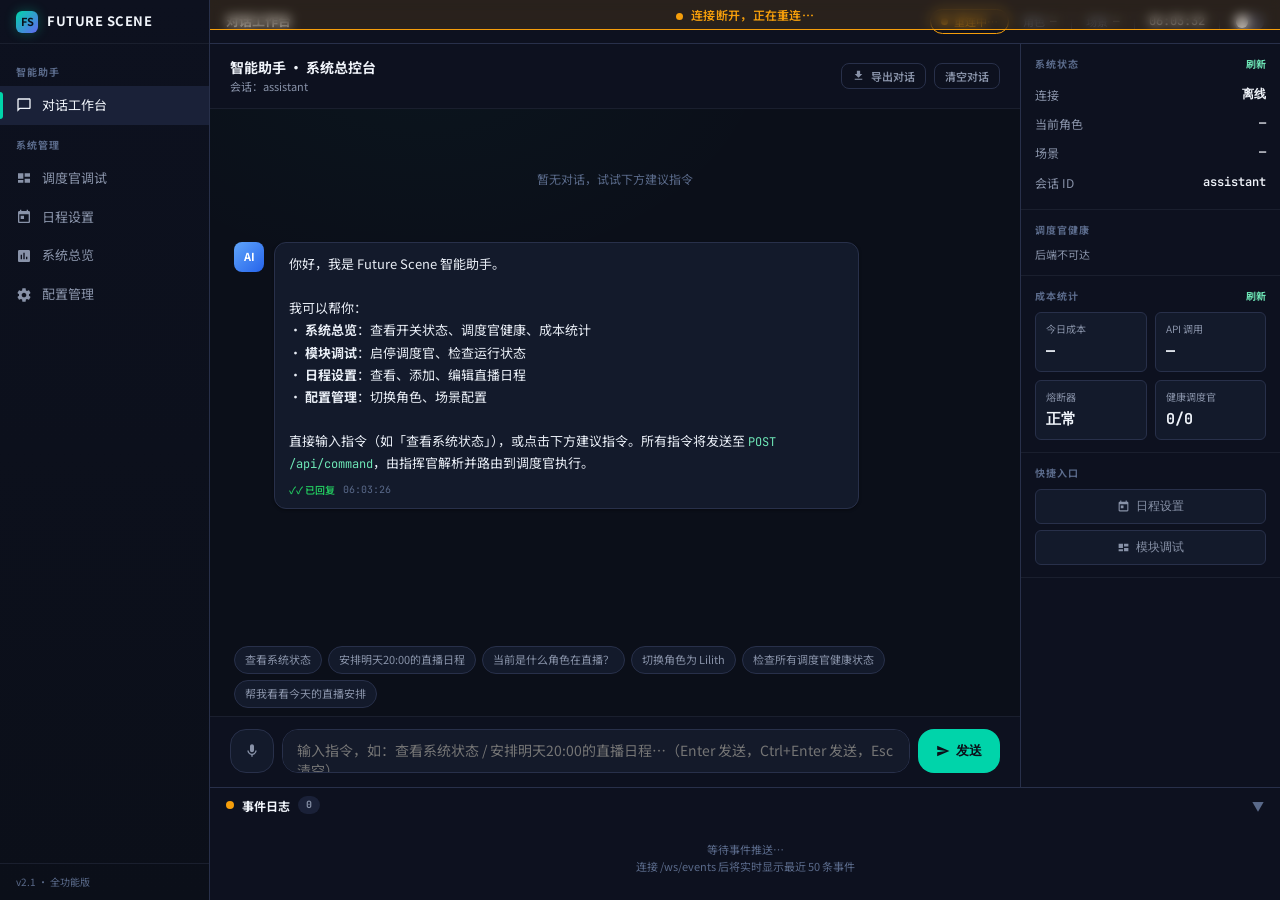
==== commit 63f62e1d: "feat(assistant): 状态面板 store 化，命令带 command_id 追踪" ====
--- a/frontend/assistant/index.html
+++ b/frontend/assistant/index.html
@@ -7,6 +7,8 @@
 <link rel="preconnect" href="https://fonts.googleapis.com">
 <link rel="preconnect" href="https://fonts.gstatic.com" crossorigin>
 <link href="https://fonts.googleapis.com/css2?family=Noto+Sans+SC:wght@400;500;600;700&family=JetBrains+Mono:wght@400;500;600;700&display=swap" rel="stylesheet">
+<script src="/frontend/assets/store.js"></script>
+<script src="/frontend/assets/state_sync.js"></script>
 <style>
 /* ============================================
    Future Scene · 设计令牌（复用 dashboard_new）
@@ -766,8 +768,7 @@
 const SESSION_ID = 'assistant';               // 当前会话 ID
 const HISTORY_KEY = 'fs-chat-' + SESSION_ID;  // localStorage 键（按会话隔离）
 const MAX_HISTORY = 200;                      // 历史消息上限
-const WS_MAX_DELAY = 30000;                   // 重连最大间隔（30s）
-const WS_DELAYS = [1000, 2000, 4000, 8000, 16000, 30000]; // 指数退避序列
+const WS_MAX_DELAY = 30000;                   // 重连最大间隔（30s，state_sync 使用）
 const TIMEOUT_COMMAND = 300000;               // 指令超时放宽至 5 分钟（中转站不稳定）
 
 /* ---- SVG 图标库 ---- */
@@ -842,15 +843,11 @@
 const STATE = {
   currentView: 'chat',
   theme: localStorage.getItem('fs-assistant-theme') || 'dark',
-  wsConnected: false,
-  wsRetryCount: 0,
-  wsAuthFailed: false,
   eventLogCollapsed: false,
-  health: null, state: null, metrics: null,
-  orchHealth: {}, switches: {}, orchestrators: [],
   orchEventCount: {},   // 每个 domain 的事件计数
-  pendingCommands: [],  // 等待状态回执的指令队列
+  pendingCommands: [],  // 等待状态回执的指令队列（FIFO + command_id 关联）
   sending: false,
+  metricsBreaker: null, // 熔断器状态（/api/metrics 首屏一次拉取，快照不含该字段）
   schedules: JSON.parse(localStorage.getItem('fs-assistant-schedules') || '[]')
 };
 
@@ -939,7 +936,6 @@
 /* ============================================ API 封装 ============================================ */
 function apiUrl(path) { return BACKEND.base + path; }
 const API = {
-  ws: null, wsTimer: null,
   async get(path, timeout = 10000) {
     try {
       const resp = await fetch(apiUrl(path), { signal: AbortSignal.timeout(timeout) });
@@ -960,52 +956,6 @@
     } catch (e) {
       return { ok: false, status: 0, data: null, error: e };
     }
-  },
-  /* ---------- WebSocket：指数退避自动重连 ---------- */
-  connectWS() {
-    if (STATE.wsAuthFailed) return;
-    const wsBase = BACKEND.ws || (BACKEND.base || location.origin).replace(/^http/, 'ws');
-    const url = wsBase + '/ws/events';
-    try { this.ws = new WebSocket(url); } catch { this._scheduleReconnect(); return; }
-    this.ws.onopen = () => {
-      STATE.wsRetryCount = 0;
-      STATE.wsConnected = true;
-      hideReconnectBanner();
-      setConnChip('online', '实时连接');
-      $('wsDot').className = 'status-dot green';
-      $('navWSEvents').style.display = '';
-      // 重连成功：重新订阅 = 已连接 /ws/events，刷新状态以补回遗漏
-      refreshState(false);
-      toast('WebSocket 已连接 /ws/events', 'success');
-    };
-    this.ws.onmessage = (e) => {
-      try { handleEvent(JSON.parse(e.data)); } catch {}
-    };
-    this.ws.onclose = (e) => {
-      STATE.wsConnected = false;
-      $('wsDot').className = 'status-dot red';
-      // 403 / 401：认证失败，停止重连
-      if (e.code === 1008 || e.code === 1003 || e.code === 1006 && this._closePayload && (this._closePayload.includes('401') || this._closePayload.includes('403'))) {
-        STATE.wsAuthFailed = true;
-        showReconnectBanner('认证失败，请重新登录（不再重连）');
-        setConnChip('offline', '认证失败');
-        return;
-      }
-      this._scheduleReconnect();
-    };
-    this.ws.onerror = () => { try { this.ws.close(); } catch {} };
-  },
-  _scheduleReconnect() {
-    if (STATE.wsAuthFailed || this.wsTimer) return;
-    const delay = WS_DELAYS[Math.min(STATE.wsRetryCount, WS_DELAYS.length - 1)];
-    STATE.wsRetryCount++;
-    const label = '连接断开，正在重连（第 ' + STATE.wsRetryCount + ' 次 · ' + Math.round(delay / 1000) + 's 后）…';
-    showReconnectBanner(label);
-    setConnChip('reconnecting', '连接中…');
-    this.wsTimer = setTimeout(() => {
-      this.wsTimer = null;
-      this.connectWS();
-    }, delay);
   }
 };
 function setConnChip(cls, text) {
@@ -1021,8 +971,12 @@
   $('reconnectBanner').classList.remove('show');
 }
 
-/* ============================================ 事件处理 ============================================ */
+/* ============================================ 事件处理（数据源：store 订阅，已按 seq 过滤） ============================================ */
 const MAX_EVENTS = 50;
+const cidMap = {};     // command_id -> msgId（发送指令时建立关联）
+let streamMsgId = null; // 当前流式消息 id
+let streamBuf = '';     // 流式分片累积
+
 function handleEvent(msg) {
   if (!msg || !msg.type) return;
   const type = msg.type;
@@ -1043,7 +997,7 @@
   item.className = 'event-item ' + logCls;
   const payload = Object.keys(data).length ? JSON.stringify(data) : '';
   item.innerHTML =
-    '<div class="ei-head"><span class="ei-type" style="color:var(--accent)">' + esc(meta.label) + '</span><span class="ei-time">' + fmtTime() + '</span></div>' +
+    '<div class="ei-head"><span class="ei-type" style="color:var(--accent)">' + esc(meta.label) + '</span><span class="ei-time">' + fmtTime(data.ts) + '</span></div>' +
     '<div class="ei-body">' + esc(type) + (payload ? '<br>' + esc(payload.slice(0, 260)) : '') + '</div>';
   list.insertBefore(item, list.firstChild);
   while (list.children.length > MAX_EVENTS) list.removeChild(list.lastChild);
@@ -1053,28 +1007,74 @@
   // 调度官事件计数（按 domain）
   STATE.orchEventCount[meta.domain] = (STATE.orchEventCount[meta.domain] || 0) + 1;
 
-  // —— 指令状态回执（匹配 pendingCommands） ——
+  // —— 指令状态回执（command_id 优先精确匹配，FIFO 兜底） ——
+  const cid = data.command_id;
+  const findPending = () => {
+    if (cid && cidMap[cid]) {
+      const hit = STATE.pendingCommands.find(p => p.msgId === cidMap[cid]);
+      if (hit) return hit;
+    }
+    return null;
+  };
   if (type === 'commander:command_received') {
     // peek 不消费：received 标记送达，completed 才消费队列
-    const p = STATE.pendingCommands[0];
+    const p = findPending() || STATE.pendingCommands[0];
     if (p) updateMsgStatus(p.msgId, 'delivered');
+  } else if (type === 'commander:command_routed') {
+    const p = findPending() || STATE.pendingCommands[0];
+    if (p) updateMsgStatus(p.msgId, 'running');
   } else if (type === 'commander:command_completed') {
-    const p = STATE.pendingCommands.shift();
+    const p = findPending() || STATE.pendingCommands.shift();
     if (p) {
       updateMsgStatus(p.msgId, 'replied');
       // 事件先于 HTTP 到达时，直接渲染 AI 回复（避免回复丢失）
       renderReplyFromEvent(p, data.result);
     }
   } else if (type === 'commander:command_failed') {
-    const p = STATE.pendingCommands.shift();
+    const p = findPending() || STATE.pendingCommands.shift();
     if (p) updateMsgStatus(p.msgId, 'failed', 'backend');
   }
 
-  // —— 会话/开关事件：立即同步状态面板 ——
+  // —— LLM 流式：实时渲染分片（无分片字段时由 command_completed 兜底） ——
+  if (type === 'llm:stream_chunk') {
+    const chunkText = data.text || data.chunk || (typeof data.delta === 'string' ? data.delta : '');
+    const p = STATE.pendingCommands[0];
+    if (chunkText && p) {
+      if (streamMsgId !== p.msgId) { streamMsgId = p.msgId; streamBuf = ''; }
+      streamBuf += chunkText;
+      updateStreamBubble(p.msgId, streamBuf);
+    }
+  } else if (type === 'llm:responded') {
+    const p = STATE.pendingCommands[0];
+    if (p) {
+      const text = (streamMsgId === p.msgId && streamBuf) ? streamBuf : null;
+      renderReplyFromEvent(p, data.result || (text ? { reply: text } : null));
+    }
+    streamMsgId = null;
+    streamBuf = '';
+  }
+
+  // —— 会话/开关事件：store 状态已由 reducer 合并，重渲染状态面板 ——
   if (type === 'session:switched' || type === 'session:state_changed' ||
       type === 'switch:changed' || type === 'frontend:status_update') {
-    refreshState(false);
-  }
+    renderStatusPanel();
+  }
+}
+/* 流式分片实时更新用户消息气泡下方的回复预览 */
+function updateStreamBubble(msgId, text) {
+  const row = document.querySelector('.msg[data-msg-id="' + msgId + '"]');
+  if (!row) return;
+  let bubble = row.querySelector('.bubble .stream-preview');
+  if (!bubble) {
+    const b = row.querySelector('.bubble');
+    if (!b) return;
+    bubble = document.createElement('div');
+    bubble.className = 'stream-preview';
+    bubble.style.cssText = 'margin-top:6px;font-size:12px;color:var(--ink-muted);white-space:pre-wrap;word-break:break-word';
+    b.appendChild(bubble);
+  }
+  bubble.innerHTML = esc(text) + '<span class="text-xs" style="color:var(--ink-dim)"> ▍</span>';
+  scrollChatBottom(false);
 }
 function toggleEventLog() {
   STATE.eventLogCollapsed = !STATE.eventLogCollapsed;
@@ -1155,6 +1155,7 @@
   const statusMeta = {
     sending:   ['st-sending', '⏳ 发送中'],
     delivered: ['st-delivered', '✓ 已送达'],
+    running:   ['st-delivered', '⏳ 执行中'],
     replied:   ['st-replied', '✓✓ 已回复'],
     failed:    ['st-failed', '✗ 失败']
   }[m.status] || ['st-sending', '⏳ 发送中'];
@@ -1212,7 +1213,7 @@
   }
   STATE.sending = true;
   $('chatSendBtn').disabled = true;
-  STATE.pendingCommands.push({ msgId: m.id, text: raw });
+  STATE.pendingCommands.push({ msgId: m.id, text: raw, cid: null });
 
   // 超时兜底：指令超时仍未回执则标记失败
   const failTimer = setTimeout(() => {
@@ -1252,6 +1253,13 @@
     }
 
     const result = res.data || {};
+    // 关联 command_id：事件回执按 cid 精确匹配消息（不预测回复）
+    if (result.command_id) {
+      cidMap[result.command_id] = m.id;
+      STATE.pendingCommands.forEach(p => { if (p.msgId === m.id) p.cid = result.command_id; });
+      const cmds = store.getState().commands;
+      cmds[result.command_id] = { status: 'sent', raw: raw, error: null };
+    }
     if (result.ok === false) {
       STATE.pendingCommands = STATE.pendingCommands.filter(p => p.msgId !== m.id);
       updateMsgStatus(m.id, 'failed', 'backend');
@@ -1272,7 +1280,7 @@
     const replyText = extractReplyText(result);
     const body = replyText !== null ? replyText : JSON.stringify(result, null, 2);
     appendMsg('assistant', '<span class="mb-ok">指令已执行</span><pre>' + esc(body.slice(0, 1500)) + '</pre>');
-    refreshState(false);
+    // UI 状态由 store 订阅驱动（state:changed / commander:*），此处不预测
   });
 }
 /* 从 command 响应/事件 result 中提取可读回复文本 */
@@ -1389,12 +1397,12 @@
   try { recorder.stop(); } catch {}
 }
 
-/* ============================================ 状态面板 & 数据同步 ============================================ */
+/* ============================================ 状态面板（数据源：store 快照） ============================================ */
 function renderStatusPanel() {
+  const s = store.getState();
   // 会话信息
-  const session = (STATE.state && STATE.state.session) || {};
-  const online = STATE.health !== null || STATE.state !== null;
-  setText('spConn', STATE.wsConnected ? 'WS 在线' : (online ? 'HTTP 在线' : '离线'));
+  const session = s.session || {};
+  setText('spConn', wsOnline ? 'WS 在线' : (s.version > 0 ? 'HTTP 在线' : '离线'));
   setText('spRole', session.role || '—');
   setText('spScene', session.scene || '—');
   setText('spSid', SESSION_ID);
@@ -1402,16 +1410,17 @@
   setText('topbarScene', session.scene || '—');
 
   // 调度官健康列表（可点击展开详情）
-  const names = STATE.orchestrators;
+  const names = s.orchestrators || [];
+  const watchdog = s.watchdog || {};
+  const switches = s.switches || {};
   if (names.length === 0) {
     $('spOrchList').innerHTML = '<div class="text-muted text-xs">后端不可达</div>';
   } else {
     $('spOrchList').innerHTML = names.map((n, i) => {
       const meta = ORCH_META[n] || { name: n, desc: '' };
-      const h = STATE.orchHealth[n] || 'unknown';
-      const enabled = STATE.switches[n] !== false;
+      const h = watchdog[n] || 'unknown';
+      const enabled = switches[n] !== false;
       const evCount = STATE.orchEventCount[EVENT_DOMAIN(n)] || 0;
-      const hDetail = STATE.orchDetail && STATE.orchDetail[n] ? JSON.stringify(STATE.orchDetail[n]) : '—';
       return '<div class="orch-item" id="orchItem-' + n + '">' +
         '<div class="oi-head" onclick="toggleOrchDetail(\'' + n + '\')">' +
         statusDot(h) + '<span class="oi-name">' + meta.name + '</span>' +
@@ -1421,7 +1430,7 @@
         '<div class="od-row"><span>健康状态</span><span class="od-val">' + h + '</span></div>' +
         '<div class="od-row"><span>开关状态</span><span class="od-val">' + (enabled ? '开启' : '关闭') + '</span></div>' +
         '<div class="od-row"><span>最近事件</span><span class="od-val">' + evCount + ' 条</span></div>' +
-        '<div class="od-row"><span>health 详情</span><span class="od-val" style="font-size:10px;word-break:break-all">' + esc(hDetail) + '</span></div>' +
+        '<div class="od-row"><span>health 详情</span><span class="od-val" style="font-size:10px;word-break:break-all">—</span></div>' +
         '<div style="margin-top:6px"><button class="btn btn-ghost btn-sm" onclick="event.stopPropagation();toggleOrch(\'' + n + '\',' + (!enabled) + ')">' + (enabled ? '停止' : '启用') + '</button></div>' +
         '</div></div>';
     }).join('');
@@ -1440,8 +1449,9 @@
   return map[name] || name;
 }
 function renderCostCards() {
-  const cost = (STATE.metrics && STATE.metrics.cost) || {};
-  const breaker = (STATE.metrics && STATE.metrics.circuit_breaker) || {};
+  const s = store.getState();
+  const cost = s.cost || {};
+  const breaker = STATE.metricsBreaker || {};
   const todayCost = cost.today_cost !== undefined ? cost.today_cost : cost.total_cost;
   setText('costToday', todayCost !== undefined ? '¥' + Number(todayCost).toFixed(4) : '—');
   setText('costCalls', cost.total_calls !== undefined ? String(cost.total_calls) : '—');
@@ -1449,103 +1459,41 @@
   const breakerEl = $('costBreaker');
   breakerEl.textContent = tripped ? '已熔断' : '正常';
   breakerEl.className = 'ci-value ' + (tripped ? 'bad' : '');
-  const healthy = STATE.orchestrators.filter(n => (STATE.orchHealth[n] || 'unknown') === 'ok').length;
-  setText('costHealthy', healthy + '/' + STATE.orchestrators.length);
+  const healthy = (s.orchestrators || []).filter(n => (s.watchdog[n] || 'unknown') === 'ok').length;
+  setText('costHealthy', healthy + '/' + (s.orchestrators || []).length);
 }
 function showSyncToast() {
   const el = $('syncToast');
   el.style.display = 'block';
   setTimeout(() => { el.style.display = 'none'; }, 2000);
 }
-/* 状态同步：拉取 /api/state + /api/metrics */
-let stateLoading = false;
-async function refreshState(showErrors = true) {
-  if (stateLoading) return;
-  stateLoading = true;
-  try {
-    const [h, s] = await Promise.all([
-      API.get('/api/health'),
-      API.get('/api/state')
-    ]);
-    const healthOk = h.ok && h.data;
-    const stateOk = s.ok && s.data;
-    if (healthOk) {
-      STATE.health = h.data;
-      if (Array.isArray(h.data.orchestrators) && h.data.orchestrators.length) {
-        STATE.orchestrators = h.data.orchestrators;
-      }
-    }
-    if (stateOk) {
-      STATE.state = s.data;
-      if (s.data.switches) STATE.switches = s.data.switches;
-      if (Array.isArray(s.data.orchestrators) && s.data.orchestrators.length) {
-        STATE.orchestrators = s.data.orchestrators;
-      }
-      // degradation 中可能含调度官级别信息
-      if (s.data.degradation) {
-        const d = s.data.degradation;
-        if (d.levels) STATE.orchHealth = Object.assign({}, STATE.orchHealth, d.levels);
-        if (d.details) STATE.orchDetail = d.details;
-      }
-    }
-    if (!healthOk && !stateOk) {
-      // 数据加载失败 → 显示重试
-      setConnChip('offline', '后端离线');
-      if (showErrors) {
-        $('spOrchList').innerHTML =
-          '<div class="retry-box"><div class="rb-tip">数据加载失败</div>' +
-          '<button class="btn btn-primary btn-sm" onclick="refreshState(true)">点击重试</button></div>';
-      }
-      return;
-    }
-    setConnChip('online', STATE.wsConnected ? 'HTTP+WS 在线' : 'HTTP 在线');
-    renderStatusPanel();
-  } finally {
-    stateLoading = false;
-  }
+/* 状态同步：由 store 驱动（去掉 /api/state、/api/metrics 轮询） */
+function refreshState() {
+  renderStatusPanel();
+  return Promise.resolve();
 }
 async function refreshMetrics() {
+  // 仅首屏/手动拉取一次：快照不含 circuit_breaker，熔断器状态单独取
   const res = await API.get('/api/metrics');
   if (res.ok && res.data) {
-    STATE.metrics = res.data;
-    if (res.data.watchdog) STATE.orchHealth = Object.assign({}, STATE.orchHealth, res.data.watchdog);
+    STATE.metricsBreaker = res.data.circuit_breaker || null;
     renderCostCards();
-  }
-}
-/* 状态一致性校验：每 30 秒对比后端，不一致自动修正 */
-async function verifyStateSync() {
-  const res = await API.get('/api/state');
-  if (!res.ok || !res.data) return;
-  const backend = res.data;
-  const needFix =
-    (backend.switches && JSON.stringify(backend.switches) !== JSON.stringify(STATE.switches)) ||
-    (backend.session && backend.session.role !== (STATE.state && STATE.state.session && STATE.state.session.role)) ||
-    (backend.session && backend.session.scene !== (STATE.state && STATE.state.session && STATE.state.session.scene));
-  if (needFix) {
-    const prev = JSON.stringify(STATE.switches);
-    STATE.state = backend;
-    if (backend.switches) STATE.switches = backend.switches;
-    renderStatusPanel();
     renderOverview();
-    renderConfig();
-    showSyncToast();
-    toast('检测到状态不一致，已自动修正', 'info');
   }
 }
 
 /* ============================================ 调度官调试 ============================================ */
-async function loadModules(forceToast) {
+function loadModules(forceToast) {
   const grid = $('orchGrid');
-  grid.innerHTML = '<div class="text-muted text-sm">加载中…</div>';
-  await refreshState(false);
-  const names = STATE.orchestrators;
+  const s = store.getState();
+  const names = s.orchestrators || [];
   if (names.length === 0) {
     grid.innerHTML = '<div class="text-muted text-sm" style="grid-column:1/-1;text-align:center;padding:30px">后端不可达或未装配调度官注册表<br><button class="btn btn-primary btn-sm mt-12" onclick="loadModules(true)">点击重试</button></div>';
     if (forceToast) toast('后端不可达', 'warning');
     return;
   }
-  const health = STATE.orchHealth;
-  const switches = STATE.switches;
+  const health = s.watchdog || {};
+  const switches = s.switches || {};
   const healthyCount = names.filter(n => (health[n] || 'unknown') === 'ok').length;
   setText('orchSummary', '共 ' + names.length + ' 个调度官 · ' + healthyCount + ' 个健康 · ' +
     Object.values(switches).filter(v => v).length + ' 个开关开启');
@@ -1572,23 +1520,23 @@
   navTo('chat');
   sendCommand();
 }
-/* 开关操作：失败自动回滚 */
+/* 开关操作：只发事件不预测，等待 state:changed 确认后由 store 订阅重渲染 */
 async function toggleOrch(name, enable) {
-  const prev = STATE.switches[name];
-  // 乐观更新
-  STATE.switches[name] = enable;
-  renderStatusPanel();
   const res = await API.post('/api/switch/' + encodeURIComponent(name), { enabled: enable });
-  if (res.ok && res.data && res.data.ok !== false) {
-    STATE.switches[name] = enable;
-    toast('调度官 ' + name + ' 已' + (enable ? '启用' : '停止'), enable ? 'success' : 'info');
+  if (res.ok && res.data) {
+    if (res.data.command_id) {
+      const cmds = store.getState().commands;
+      cmds[res.data.command_id] = { status: 'sent', raw: name, error: null };
+    }
+    if (res.data.ok === false) {
+      toast('开关操作失败: ' + (res.data.error || ''), 'error');
+    } else {
+      toast('开关指令已提交，等待后端确认…', 'info');
+    }
   } else {
-    // 失败回滚
-    STATE.switches[name] = prev;
-    toast('开关操作失败，已回滚到操作前状态', 'warning');
-  }
-  renderStatusPanel();
-  loadModules(false);
+    toast('开关操作失败（网络错误）', 'error');
+  }
+  // 不直接改 UI！等待 state:changed 事件（订阅统一重渲染状态面板与模块列表）
 }
 
 /* ============================================ 日程 ============================================ */
@@ -1702,14 +1650,14 @@
 async function loadOverview() {
   $('overviewSwitches').innerHTML = '<div class="text-muted text-sm">加载中…</div>';
   $('overviewWatchdog').innerHTML = '<div class="text-muted text-sm">加载中…</div>';
-  await refreshState(false);
   await refreshMetrics();
   renderOverview();
 }
 function renderOverview() {
-  const switches = STATE.switches;
-  const names = STATE.orchestrators;
-  const health = STATE.orchHealth;
+  const s = store.getState();
+  const switches = s.switches || {};
+  const names = s.orchestrators || [];
+  const health = s.watchdog || {};
   const swKeys = Object.keys(switches);
   const onCount = swKeys.filter(k => switches[k]).length;
   const healthyCount = names.filter(n => (health[n] || 'unknown') === 'ok').length;
@@ -1719,11 +1667,11 @@
   setText('statSwSub', '开关已启用');
   setText('statHealthy', healthyCount + '/' + (names.length || 0));
   setText('statHealthySub', 'Watchdog 健康');
-  const cost = (STATE.metrics && STATE.metrics.cost) || {};
+  const cost = s.cost || {};
   const todayCost = cost.today_cost !== undefined ? cost.today_cost : cost.total_cost;
   setText('statCost', todayCost !== undefined ? '¥' + Number(todayCost).toFixed(4) : '—');
   setText('statCostSub', '今日成本 · 调用 ' + (cost.total_calls || 0) + ' 次');
-  const breaker = (STATE.metrics && STATE.metrics.circuit_breaker) || {};
+  const breaker = STATE.metricsBreaker || {};
   if (breaker.tripped || breaker.state === 'open') setText('statCostSub', '⚠ 成本熔断已触发');
 
   if (swKeys.length === 0) {
@@ -1743,7 +1691,7 @@
         '<span class="sw-val ' + (h === 'ok' ? 'on' : 'off') + '">' + healthLabel(h) + '</span></div>';
     }).join('');
   }
-  const session = (STATE.state && STATE.state.session) || {};
+  const session = s.session || {};
   const keys = [['session_id', '会话 ID'], ['role', '当前角色'], ['scene', '场景'], ['live_mode', '直播模式'], ['started_at', '开始时间']];
   const rows = keys.filter(([k]) => session[k] !== undefined)
     .map(([k, label]) => '<tr><td style="color:var(--ink-muted);width:40%">' + label + '</td>' +
@@ -1767,7 +1715,8 @@
   { name: 'community_reply', desc: '社区互动回复' }
 ];
 function renderConfig() {
-  const curRole = (STATE.state && STATE.state.session && STATE.state.session.role) || 'lumi';
+  const s = store.getState();
+  const curRole = (s.session && s.session.role) || 'lumi';
   $('roleGrid').innerHTML = ROLES.map(r => {
     const active = r.id === curRole;
     return '<div class="role-card">' +
@@ -1779,7 +1728,7 @@
       '<button class="btn btn-primary btn-sm" ' + (active ? 'disabled' : '') + ' onclick="switchRole(\'' + r.id + '\')">切换</button>' +
       '</div></div>';
   }).join('');
-  const curScene = (STATE.state && STATE.state.session && STATE.state.session.scene) || '';
+  const curScene = (s.session && s.session.scene) || '';
   $('sceneGrid').innerHTML = SCENES.map(s =>
     '<div class="scene-card' + (s.name === curScene ? ' selected' : '') + '" onclick="selectScene(this, \'' + s.name + '\')">' +
     '<div class="sc-name">' + s.name + '</div><div class="sc-desc">' + s.desc + '</div></div>'
@@ -1822,24 +1771,56 @@
 function updateClock() { setText('topbarClock', fmtTime()); }
 setInterval(updateClock, 1000);
 
+/* ============================================ Store + 同步（单一数据源） ============================================ */
+let wsOnline = false; // WS 连接状态（state_sync onStatusChange 更新）
+
+const store = FSStore.createStore(FSStore.makeReducer(), FSStore.initialState());
+const sync = new FSStateSync(store, {
+  onStatusChange: function (st) {
+    wsOnline = (st === 'online');
+    if (st === 'online') {
+      hideReconnectBanner();
+      setConnChip('online', '实时连接');
+      $('wsDot').className = 'status-dot green';
+      $('navWSEvents').style.display = '';
+      renderStatusPanel();
+    } else if (st === 'reconnecting') {
+      setConnChip('reconnecting', '重连中…');
+      $('wsDot').className = 'status-dot yellow';
+      showReconnectBanner('连接断开，正在重连…');
+    } else if (st === 'connecting') {
+      setConnChip('reconnecting', '连接中…');
+      $('wsDot').className = 'status-dot gray';
+    } else {
+      setConnChip('offline', '已断开');
+      $('wsDot').className = 'status-dot red';
+    }
+  }
+});
+
+/* 订阅：快照驱动状态面板；普通事件驱动日志/命令回执/流式（store 已按 seq 合并） */
+store.subscribe('*', function (state, event) {
+  if (event.type === 'state:changed') {
+    renderStatusPanel();
+    renderOverview();
+    renderConfig();
+    if (STATE.currentView === 'modules') loadModules(false);
+    return;
+  }
+  handleEvent(event);
+});
+
 /* ============================================ 初始化 ============================================ */
 async function init() {
   applyTheme(STATE.theme);
   setText('chatSessionLabel', '会话：' + SESSION_ID);
-  renderHistory();               // 从 localStorage 恢复对话
+  renderHistory();               // 从 localStorage 恢复对话（单标签）
   renderSchedules();             // 恢复日程
-  await refreshState(true);      // 页面加载自动拉取系统状态
-  refreshMetrics();              // 拉取成本数据
+  renderStatusPanel();
   renderOverview();
   renderConfig();
-  API.connectWS();
-
-  // 30 秒状态校验（一致性）
-  setInterval(verifyStateSync, 30000);
-  // 60 秒成本刷新
-  setInterval(refreshMetrics, 60000);
-  // 15 秒状态兜底刷新
-  setInterval(() => refreshState(false), 15000);
+  refreshMetrics();              // 首屏一次：熔断器状态（快照不含该字段）
+  sync.init();                   // 首屏拉取 /api/state → 建 WS；断线/重连自动补数
 }
 init();
 </script>
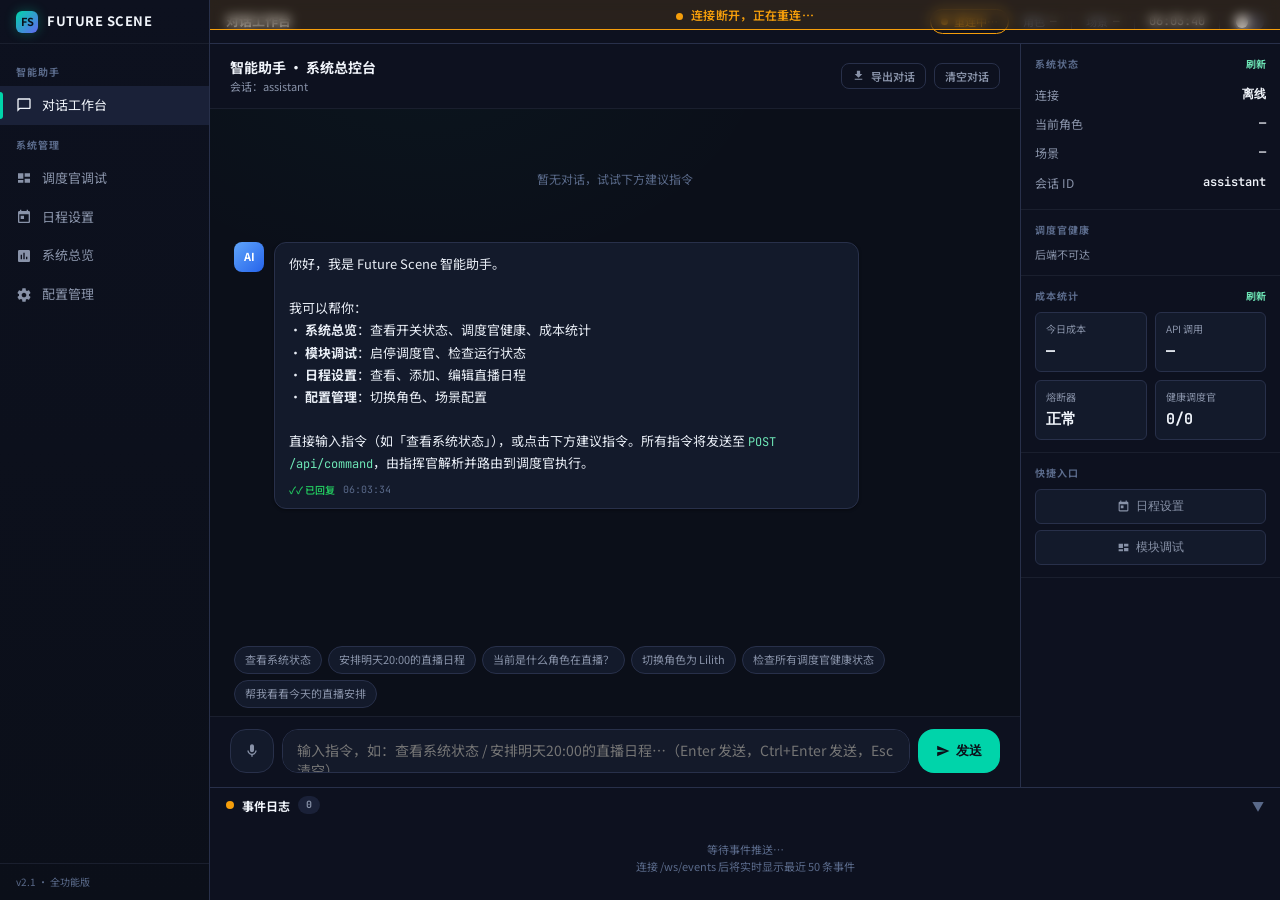
==== commit 77c71e98: "feat(frontend): 刷新恢复 sessionStorage + 验收通过" ====
--- a/frontend/assistant/index.html
+++ b/frontend/assistant/index.html
@@ -1816,6 +1816,8 @@
   setText('chatSessionLabel', '会话：' + SESSION_ID);
   renderHistory();               // 从 localStorage 恢复对话（单标签）
   renderSchedules();             // 恢复日程
+  FSStore.restoreFromSession(store, 'fs-assistant-state'); // 恢复上次状态面板（可被事件流覆盖）
+  FSStore.persistOnUnload(store, 'fs-assistant-state');    // 刷新时持久化状态面板
   renderStatusPanel();
   renderOverview();
   renderConfig();
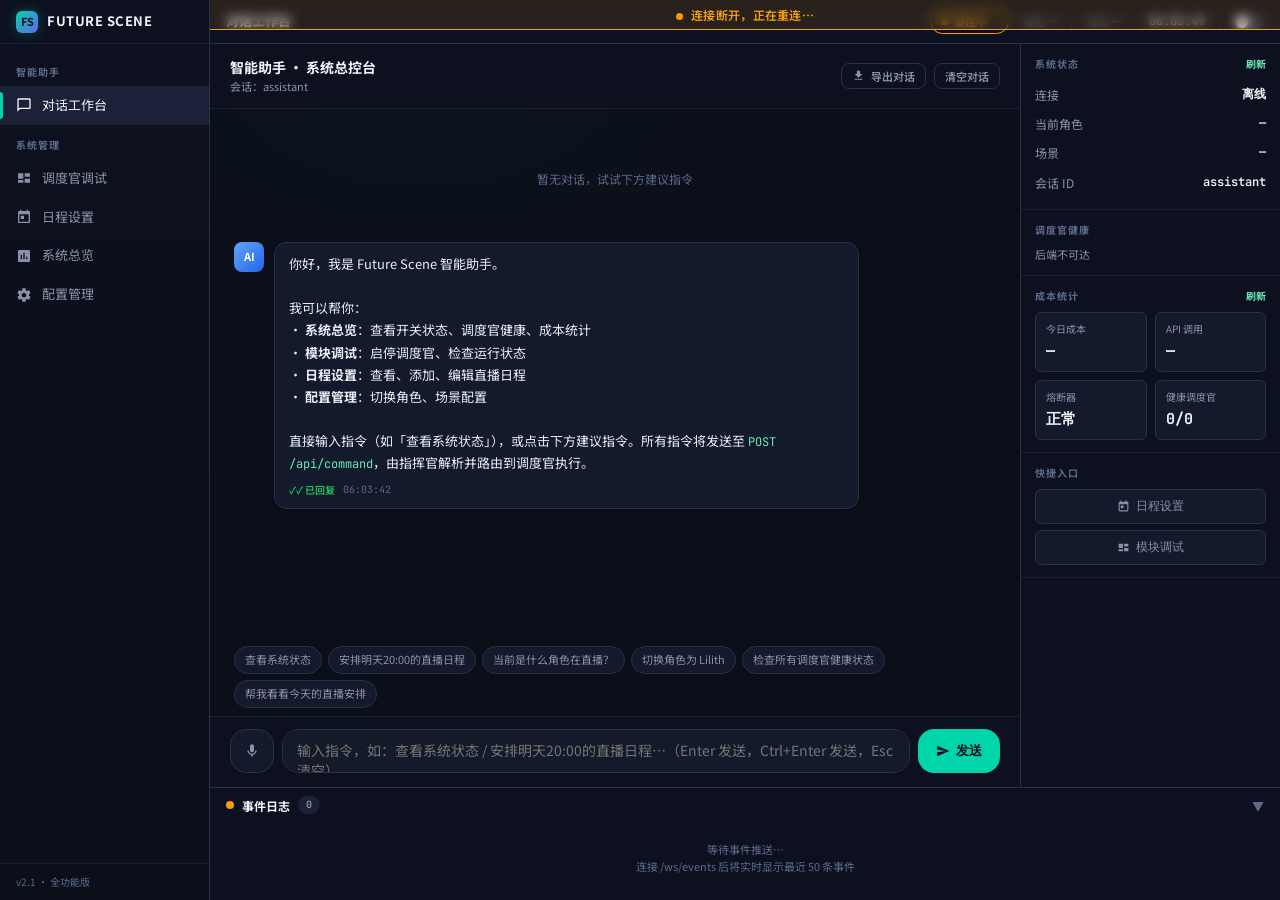
==== commit e753a14e: "fix(state-sync): 修复评审 P1/P2/P3 — 双游标防回退、线程局部事件元数据、降级事件、内部命令 command_id、事件元数据注册" ====
--- a/frontend/assistant/index.html
+++ b/frontend/assistant/index.html
@@ -791,6 +791,10 @@
   'session:switched':             { label: '角色/场景切换', cls: 'ev-warn', tag: '会话', domain: 'session' },
   'session:state_changed':        { label: '会话状态变更', cls: 'ev-info',  tag: '会话', domain: 'session' },
   'switch:changed':               { label: '开关变更',    cls: 'ev-warn',  tag: '开关', domain: 'switch' },
+  'state:changed':                { label: '状态快照',    cls: 'ev-info',  tag: '状态', domain: 'state' },
+  'watchdog:changed':             { label: '看门狗翻转',  cls: 'ev-warn',  tag: '运维', domain: 'ops' },
+  'degradation:changed':          { label: '降级状态变更', cls: 'ev-warn',  tag: '运维', domain: 'ops' },
+  'cost:milestone':               { label: '成本里程碑',  cls: 'ev-warn',  tag: '成本', domain: 'cost' },
   'llm:requested':                { label: 'LLM 请求',    cls: 'ev-info',  tag: 'LLM', domain: 'llm' },
   'llm:responded':                { label: 'LLM 响应',    cls: 'ev-ok',    tag: 'LLM', domain: 'llm' },
   'llm:stream_chunk':             { label: 'LLM 流式分片', cls: 'ev-info',  tag: 'LLM', domain: 'llm' },
@@ -1257,8 +1261,8 @@
     if (result.command_id) {
       cidMap[result.command_id] = m.id;
       STATE.pendingCommands.forEach(p => { if (p.msgId === m.id) p.cid = result.command_id; });
-      const cmds = store.getState().commands;
-      cmds[result.command_id] = { status: 'sent', raw: raw, error: null };
+      // 经 store.dispatch 提交（触发订阅）；不覆盖已前进状态（running/success）
+      store.dispatch({ type: 'commander:command_received', command_id: result.command_id, raw: raw });
     }
     if (result.ok === false) {
       STATE.pendingCommands = STATE.pendingCommands.filter(p => p.msgId !== m.id);
@@ -1525,8 +1529,8 @@
   const res = await API.post('/api/switch/' + encodeURIComponent(name), { enabled: enable });
   if (res.ok && res.data) {
     if (res.data.command_id) {
-      const cmds = store.getState().commands;
-      cmds[res.data.command_id] = { status: 'sent', raw: name, error: null };
+      // 经 store.dispatch 提交（触发订阅）；不覆盖已前进状态（running/success）
+      store.dispatch({ type: 'commander:command_received', command_id: res.data.command_id, raw: name });
     }
     if (res.data.ok === false) {
       toast('开关操作失败: ' + (res.data.error || ''), 'error');
